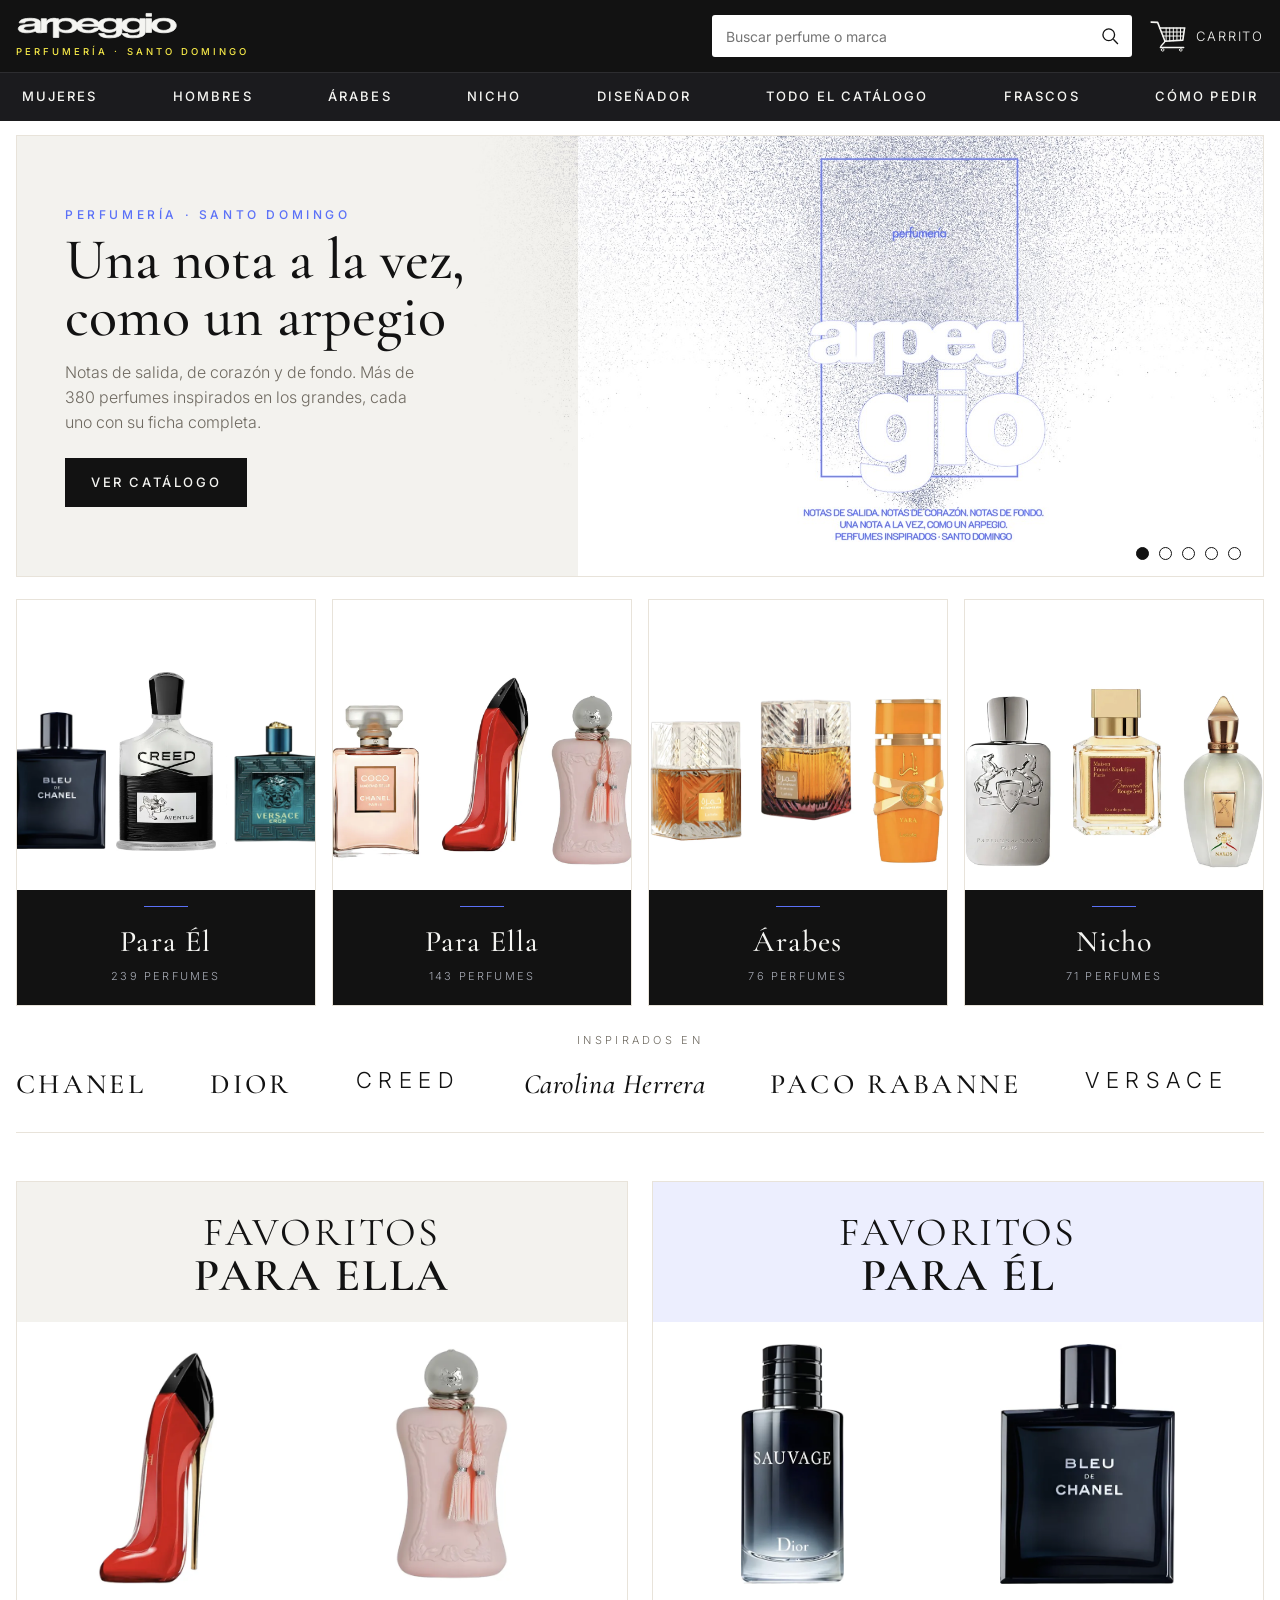
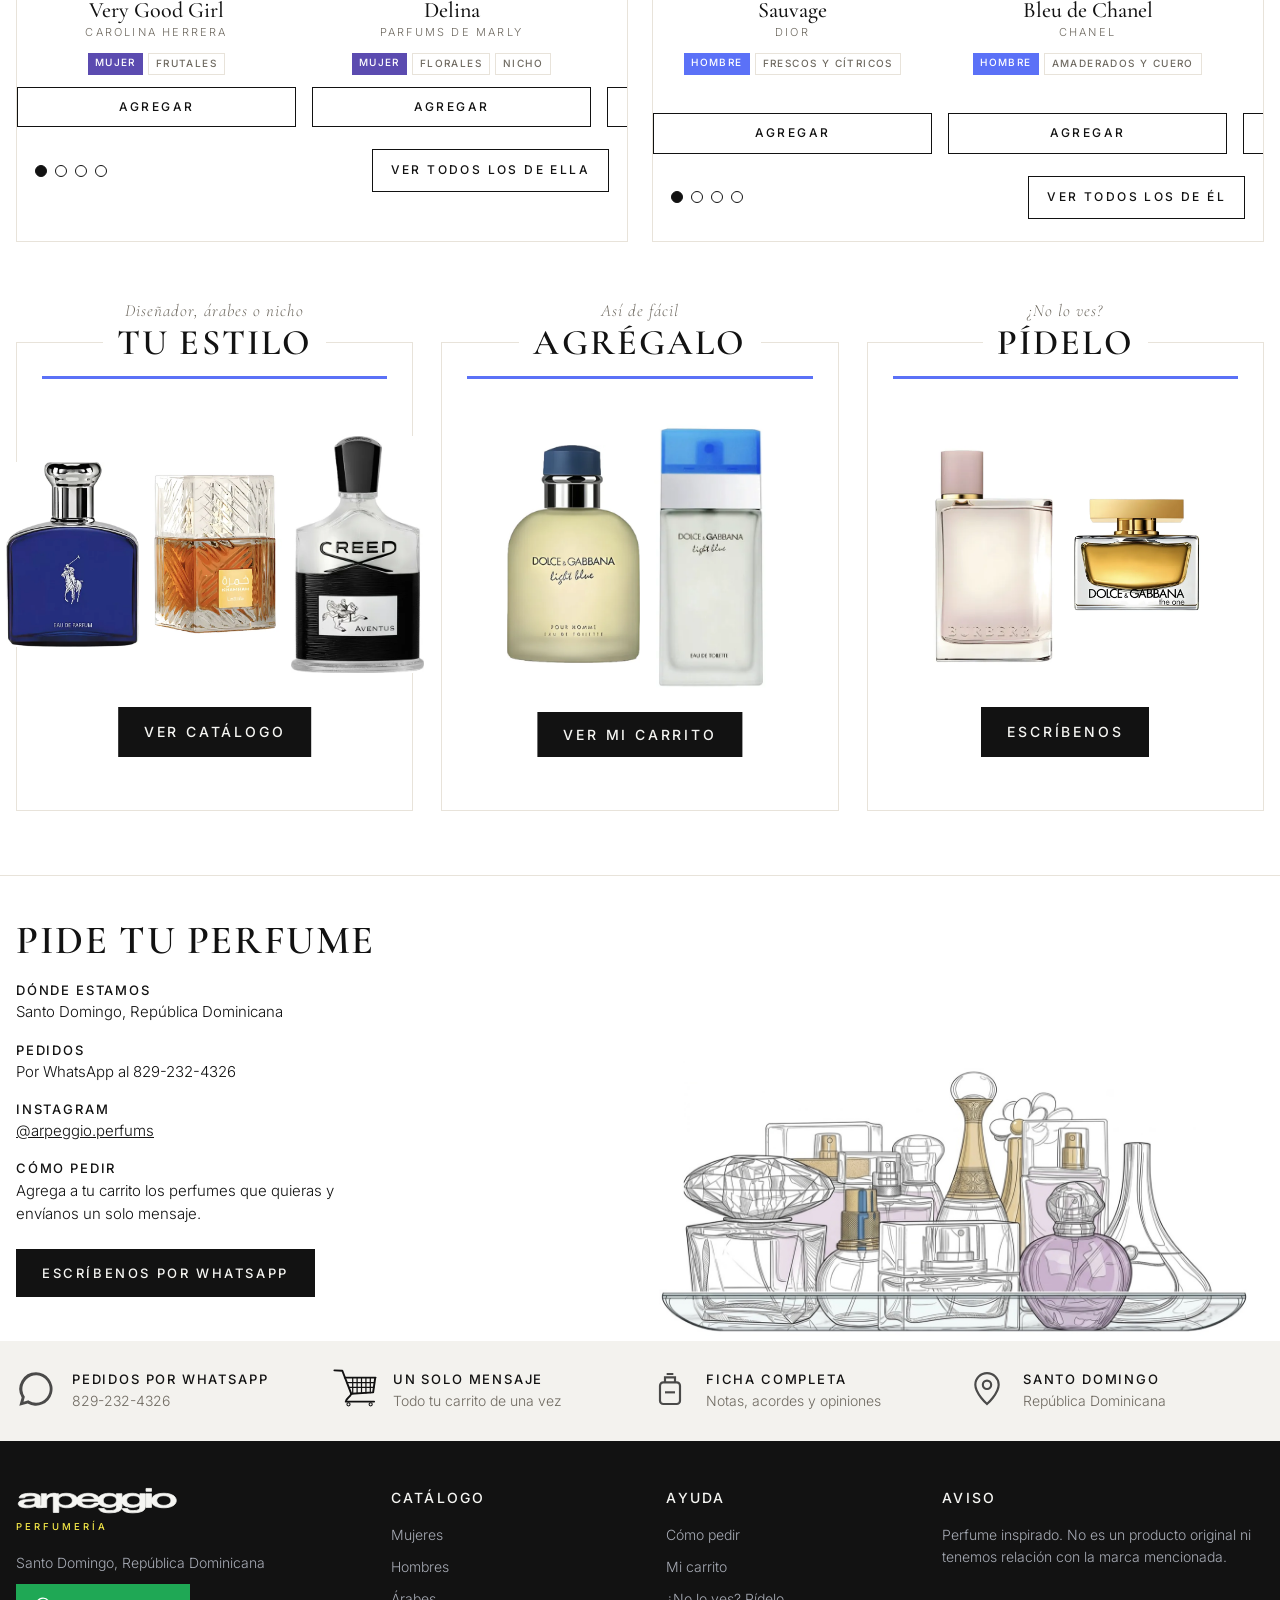
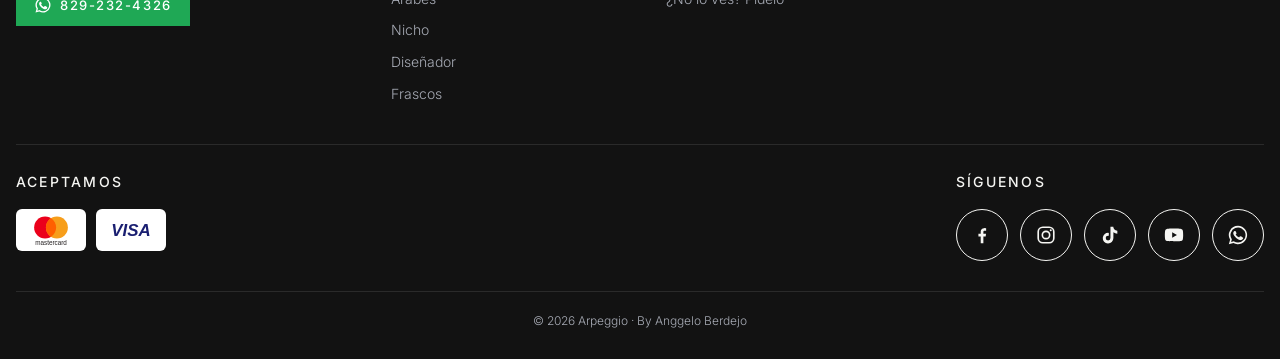
==== index.html @ b7542c26 "Carrito: elegir varias unidades del mismo perfume (− n +), contador total y ×n en el mensaje de What" ====
<!doctype html>
<html lang="es">
<head>
<meta charset="utf-8">
<meta name="viewport" content="width=device-width,initial-scale=1">
<meta name="theme-color" content="#121212">
<meta name="description" content="Arpeggio, perfumería en Santo Domingo: perfumes inspirados con su ficha completa. Agrega tus favoritos al carrito y pide por WhatsApp.">
<link rel="manifest" href="manifest.webmanifest">
<link rel="icon" href="iconos/favicon-32.png" sizes="32x32">
<link rel="apple-touch-icon" href="iconos/apple-touch-icon.png">
<meta name="apple-mobile-web-app-capable" content="yes">
<meta name="mobile-web-app-capable" content="yes">
<meta name="apple-mobile-web-app-title" content="Arpeggio">
<meta name="apple-mobile-web-app-status-bar-style" content="black">
<title>Arpeggio · Perfumería</title>
<link rel="preconnect" href="https://fonts.googleapis.com">
<link rel="stylesheet" href="https://fonts.googleapis.com/css2?family=Cormorant+Garamond:ital,wght@0,400;0,500;0,600;1,300;1,400&family=Inter:wght@300;400;500;600;900&display=swap">
<link rel="stylesheet" href="estilo.css?v=38">
<style>
/* ---------- Banner rotativo ---------- */
.hero{margin-top:14px;position:relative;overflow:hidden;touch-action:pan-y;border:1px solid var(--line)}
.track{display:flex;transition:transform .6s cubic-bezier(.6,0,.2,1)}
.slide{flex:0 0 100%;min-height:440px;display:grid;grid-template-columns:minmax(0,.9fr) minmax(0,1.1fr);background:#fff}
.slide .txt{background:var(--tint);padding:44px 48px;display:flex;flex-direction:column;justify-content:center}
.slide.dark .txt{background:var(--ink) url(iconos/textura-azul.jpg) center/cover;color:var(--on-ink)}
.slide.dark .kick{color:var(--amarillo)}
/* Diapositiva de marca: el logo grande cruza la línea y se funde con el fondo del texto */
.slide.marca{background:linear-gradient(to right,var(--tint) 0 45%,#fff 45%);position:relative}
.slide.marca .txt{background:transparent;position:relative;z-index:2}
.stage.poster{position:relative;padding:0;overflow:visible;background:transparent}
.slide.marca .stage.poster img{position:absolute;top:50%;left:50%;height:705px;width:auto;max-width:none;transform:translate(-50%,-50%);mix-blend-mode:multiply;pointer-events:none}
.slide.dark .sub{color:var(--on-ink-muted)}
.slide.dark .btn{background:var(--on-ink);color:var(--ink)}
.slide.alt .txt{background:var(--tint2)}
.slide h2{font-family:var(--display);font-weight:500;font-size:58px;line-height:.98;margin:0 0 14px;text-wrap:balance}
.slide .sub{font-size:16px;max-width:36ch;margin:0 0 24px;color:var(--muted)}
.slide .btn{align-self:flex-start}
.stage{display:flex;align-items:flex-end;justify-content:center;gap:3%;padding:34px 28px 40px;background:#fff}
.stage img{height:340px;width:auto;max-width:23%;object-fit:contain;object-position:bottom}
.stage img:nth-child(odd){height:290px}
.stage.big{align-items:center}
.stage .carro-big{width:min(100%,320px);color:#111}
.dots{position:absolute;right:22px;bottom:16px;display:flex;gap:10px;z-index:3}
.dots button{all:unset;cursor:pointer;width:11px;height:11px;border-radius:50%;border:1.5px solid var(--ink);background:#fff}
.dots button.on{background:var(--ink)}

/* ---------- Categorías ---------- */
.sec{margin-top:22px}
.cats{display:grid;grid-template-columns:repeat(4,minmax(0,1fr));gap:16px}
.cat{text-decoration:none;color:var(--on-ink);display:flex;flex-direction:column;border:1px solid var(--line)}
.cat .pic{height:clamp(190px,23vw,290px);display:flex;align-items:flex-end;justify-content:center;gap:4%;padding:10% 8% 7%;background:#fff;overflow:hidden}
.cat .pic img{height:90%;width:auto;max-width:40%;object-fit:contain;transition:transform .35s}
.cat .pic img:nth-child(odd){height:74%}
.cat:hover .pic img{transform:translateY(-6px)}
.cat .lbl{background:var(--ink);text-align:center;padding:16px 10px 20px}
.cat .lbl i{display:block;width:44px;height:1px;background:var(--accent);margin:0 auto 12px}
.cat .lbl b{font-family:var(--display);font-weight:500;font-size:30px;letter-spacing:.04em}
.cat .lbl small{display:block;font-size:11px;letter-spacing:.2em;text-transform:uppercase;color:var(--on-ink-muted);margin-top:2px}

/* ---------- Marcas ---------- */
.brands{border-bottom:1px solid var(--line);padding:26px 0;overflow:hidden}
.brands .lab{text-align:center;font-size:11px;letter-spacing:.3em;text-transform:uppercase;color:var(--muted);margin-bottom:14px}
.marquee{display:flex;gap:64px;width:max-content;animation:mq 50s linear infinite}
.brands:hover .marquee{animation-play-state:paused}
.marquee span{font-family:var(--display);font-size:28px;font-weight:500;letter-spacing:.12em;text-transform:uppercase;white-space:nowrap}
.marquee span:nth-child(3n){font-family:var(--body);font-weight:300;letter-spacing:.3em;font-size:22px}
.marquee span:nth-child(4n){font-style:italic;text-transform:none;letter-spacing:.02em}
@keyframes mq{to{transform:translateX(-50%)}}

/* ---------- Favoritos ---------- */
.h-sec{text-align:center;margin:0 0 22px}
.h-sec .thin{font-family:var(--display);font-weight:400;font-size:40px;line-height:1;letter-spacing:.06em;text-transform:uppercase}
.h-sec .bold{font-family:var(--display);font-weight:600;font-size:46px;line-height:1;letter-spacing:.04em;text-transform:uppercase}
.duo{display:grid;grid-template-columns:minmax(0,1fr) minmax(0,1fr);gap:24px;margin-top:48px}
.panel{border:1px solid var(--line)}
.panel .band{background:var(--tint);padding:30px 20px 24px}
.panel.h .band{background:var(--tint2)}
.panel .h-sec{margin:0}
.rail{display:grid;grid-auto-flow:column;grid-auto-columns:calc(50% - 8px);gap:16px;overflow-x:auto;scroll-snap-type:x mandatory;padding:22px 18px;scrollbar-width:none}
.rail::-webkit-scrollbar{display:none}
.rail .card{scroll-snap-align:start}
.panel .foot{display:flex;align-items:center;justify-content:space-between;gap:12px;padding:0 18px 22px}
.rail-dots{display:flex;gap:8px}
.rail-dots button{all:unset;cursor:pointer;width:10px;height:10px;border-radius:50%;border:1.5px solid var(--ink)}
.rail-dots button.on{background:var(--ink)}
.panel .foot .btn{padding:11px 18px;font-size:12px}

/* ---------- Tres tarjetas ---------- */
.trio{display:grid;grid-template-columns:repeat(3,minmax(0,1fr));gap:28px;margin-top:56px}
.tc{position:relative;padding:0 26px 26px}
.tc:before{content:"";position:absolute;inset:44px 0 0 0;border:1px solid var(--line)}
.tc .hd{position:relative;text-align:center;background:#fff;margin:0 auto 14px;padding:0 14px;width:max-content;max-width:100%}
.tc .hd small{display:block;font-size:17px;letter-spacing:.06em;font-family:var(--display);font-style:italic;color:var(--muted)}
.tc .hd b{display:block;font-family:var(--display);font-weight:600;font-size:36px;letter-spacing:.06em;text-transform:uppercase;line-height:1.05}
.tc .im{position:relative;height:clamp(340px,32vw,420px);display:flex;align-items:center;justify-content:center;gap:3%;padding:8% 6% 24%;background:#fff;border-top:3px solid var(--accent)}
.tc .im img{height:80%;width:auto;max-width:44%;object-fit:contain}
.tc .im img:nth-child(2){height:92%}
.tc .im .btn{position:absolute;bottom:7%;left:50%;transform:translateX(-50%);white-space:nowrap;font-size:14px;padding:14px 26px}

@media (max-width:900px){
  .slide{grid-template-columns:1fr;min-height:0}
  .slide .txt{padding:30px 22px;text-align:center;align-items:center}
  .slide .btn{align-self:center}
  .slide h2{font-size:40px}
  .stage{padding:22px 12px 40px}
  .stage img{height:210px}.stage img:nth-child(odd){height:180px}
  .slide.marca{background:#fff}
  .slide.marca .txt{background:var(--tint)}
  .stage.poster{padding:10px 0 30px}
  .slide.marca .stage.poster{overflow:hidden;height:420px}
  .slide.marca .stage.poster img{position:absolute;top:50%;left:50%;height:520px;width:auto;max-width:none;transform:translate(-50%,-50%)}
  .cats{grid-template-columns:repeat(2,minmax(0,1fr));gap:10px}
  .cat .lbl b{font-size:23px}
  .duo{grid-template-columns:minmax(0,1fr)}
  .trio{grid-template-columns:minmax(0,1fr);gap:34px}
  .h-sec .thin{font-size:32px}.h-sec .bold{font-size:36px}
}
@media (max-width:640px){
  .rail{padding:18px 12px}
  .tc{padding:0 14px 18px}
  .tc .hd b{font-size:30px}
}
</style>
</head>
<body>

<main class="wrap">
  <section class="hero" id="hero" aria-roledescription="carrusel">
    <div class="track" id="track">
      <div class="slide marca">
        <div class="txt">
          <p class="kick">Perfumería · Santo Domingo</p>
          <h2>Una nota a la vez, como un arpegio</h2>
          <p class="sub">Notas de salida, de corazón y de fondo. Más de 380 perfumes inspirados en los grandes, cada uno con su ficha completa.</p>
          <a class="btn" href="catalogo.html">Ver catálogo</a>
        </div>
        <div class="stage poster"><img src="iconos/logo-arpeggio.jpg" alt="Arpeggio, perfumería" width="1700" height="1300"></div>
      </div>
      <div class="slide">
        <div class="txt">
          <p class="kick">Más de 380 aromas</p>
          <h2>Gran selección inspirada en los grandes</h2>
          <p class="sub">Los perfumes que te gustan, con su ficha completa: notas, acordes y lo que opina la gente.</p>
          <a class="btn" href="catalogo.html">Ver catálogo</a>
        </div>
        <div class="stage" data-imgs="E86 EM38 E50 EM77"></div>
      </div>
      <div class="slide dark">
        <div class="txt">
          <p class="kick">Así de fácil</p>
          <h2>La fragancia que quieras, agrégala a tu carrito</h2>
          <p class="sub">Toca <b>Agregar</b> en cada perfume. Al final nos envías un solo mensaje por WhatsApp con todo.</p>
          <a class="btn" href="#como">Cómo pedir</a>
        </div>
        <div class="stage big"><svg class="carro carro-big" viewBox="50 -2 250 214" aria-hidden="true"></svg></div>
      </div>
      <div class="slide alt">
        <div class="txt">
          <p class="kick">Para él</p>
          <h2>239 fragancias de hombre</h2>
          <p class="sub">Diseñador, árabes y nicho. Frescos, amaderados, dulces y orientales.</p>
          <a class="btn" href="catalogo.html?g=H">Ver hombres</a>
        </div>
        <div class="stage" data-imgs="E40 E110 E6 E99"></div>
      </div>
      <div class="slide">
        <div class="txt">
          <p class="kick">Para ella</p>
          <h2>143 fragancias de mujer</h2>
          <p class="sub">Florales, frutales, dulces y ambarados, de las marcas que más se piden.</p>
          <a class="btn" href="catalogo.html?g=M">Ver mujeres</a>
        </div>
        <div class="stage" data-imgs="EM27 EM56 EM91 EM15"></div>
      </div>
    </div>
    <div class="dots" id="dots"></div>
  </section>

  <section class="sec cats" id="categorias">
    <a class="cat" href="catalogo.html?g=H"><div class="pic" data-imgs="E50 E86 E22"></div><div class="lbl"><i></i><b>Para Él</b><small>239 perfumes</small></div></a>
    <a class="cat" href="catalogo.html?g=M"><div class="pic" data-imgs="EM12 EM56 EM38"></div><div class="lbl"><i></i><b>Para Ella</b><small>143 perfumes</small></div></a>
    <a class="cat" href="catalogo.html?s=arabes"><div class="pic" data-imgs="E80 E209 EM91"></div><div class="lbl"><i></i><b>Árabes</b><small id="nArabes"></small></div></a>
    <a class="cat" href="catalogo.html?s=nicho"><div class="pic" data-imgs="E117 E87 E107"></div><div class="lbl"><i></i><b>Nicho</b><small id="nNicho"></small></div></a>
  </section>

  <section class="brands" aria-label="Marcas en las que nos inspiramos">
    <div class="lab">Inspirados en</div>
    <div class="marquee" id="marquee"></div>
  </section>

  <section class="duo">
    <div class="panel m" id="ella">
      <div class="band"><div class="h-sec"><div class="thin">Favoritos</div><div class="bold">Para Ella</div></div></div>
      <div class="rail" data-codes="EM56 EM38 EM77 EM12 EM27 EM15 EM91 EM75"></div>
      <div class="foot"><div class="rail-dots"></div><a class="btn ghost" href="catalogo.html?g=M">Ver todos los de ella</a></div>
    </div>
    <div class="panel h" id="el">
      <div class="band"><div class="h-sec"><div class="thin">Favoritos</div><div class="bold">Para Él</div></div></div>
      <div class="rail" data-codes="E110 E50 E86 E40 E6 E22 E99 E87"></div>
      <div class="foot"><div class="rail-dots"></div><a class="btn ghost" href="catalogo.html?g=H">Ver todos los de él</a></div>
    </div>
  </section>

  <section class="trio" id="como">
    <div class="tc">
      <div class="hd"><small>Diseñador, árabes o nicho</small><b>Tu estilo</b></div>
      <div class="im" data-imgs="E1 E80 E86"><a class="btn" href="catalogo.html">Ver catálogo</a></div>
    </div>
    <div class="tc">
      <div class="hd"><small>Así de fácil</small><b>Agrégalo</b></div>
      <div class="im" data-imgs="E44 EM15"><button class="btn" data-open-cart>Ver mi carrito</button></div>
    </div>
    <div class="tc">
      <div class="hd"><small>¿No lo ves?</small><b>Pídelo</b></div>
      <div class="im" data-imgs="EM3 EM67"><a class="btn" id="pideBtn" target="_blank" rel="noopener">Escríbenos</a></div>
    </div>
  </section>
</main>

<script src="datos.js?v=34"></script>
<script src="comun.js?v=40"></script>
<script>
montarPiezas('');
$$('svg.carro').forEach(s=>s.innerHTML=CARRO);
$$('[data-imgs]').forEach(el=>el.insertAdjacentHTML('afterbegin',el.dataset.imgs.split(' ').map(img).join('')));
const cuenta=s=>PERFUMES.filter(p=>p[6]==s).length+' perfumes';
$('#nArabes').textContent=cuenta('arabes');$('#nNicho').textContent=cuenta('nicho');

/* Banner rotativo */
(()=>{
  const track=$('#track'),n=track.children.length,dots=$('#dots');let i=0,timer;
  dots.innerHTML=[...Array(n)].map((_,k)=>`<button aria-label="Banner ${k+1}"></button>`).join('');
  const go=k=>{i=(k+n)%n;track.style.transform=`translateX(-${i*100}%)`;[...dots.children].forEach((d,j)=>d.classList.toggle('on',j==i));clearInterval(timer);timer=setInterval(()=>go(i+1),6000)};
  [...dots.children].forEach((d,k)=>d.onclick=()=>go(k));
  let x0=null;const h=$('#hero');
  h.addEventListener('touchstart',e=>x0=e.touches[0].clientX,{passive:true});
  h.addEventListener('touchend',e=>{if(x0==null)return;const dx=e.changedTouches[0].clientX-x0;if(Math.abs(dx)>40)go(i+(dx<0?1:-1));x0=null});
  go(0);
})();

/* Marcas */
(()=>{
  const marcas=['Chanel','Dior','Creed','Carolina Herrera','Paco Rabanne','Versace','Tom Ford','Giorgio Armani','Lattafa','Parfums de Marly','Jean Paul Gaultier','Yves Saint Laurent','Dolce & Gabbana','Xerjoff','Valentino','Bond No. 9'];
  const s=marcas.map(m=>`<span>${m}</span>`).join('');$('#marquee').innerHTML=s+s;
})();

/* Favoritos */
$$('.rail').forEach(r=>{
  r.innerHTML=r.dataset.codes.split(' ').map(card).join('');
  const dots=r.nextElementSibling.querySelector('.rail-dots');
  const draw=()=>{const n=Math.max(1,Math.round(r.scrollWidth/r.clientWidth)),k=Math.round(r.scrollLeft/r.clientWidth);
    dots.innerHTML=[...Array(n)].map((_,j)=>`<button class="${j==k?'on':''}" aria-label="Página ${j+1}"></button>`).join('');
    [...dots.children].forEach((d,j)=>d.onclick=()=>r.scrollTo({left:j*r.clientWidth,behavior:'smooth'}))};
  r.addEventListener('scroll',()=>{clearTimeout(r._t);r._t=setTimeout(draw,80)});addEventListener('resize',draw);draw();
});
$('#pideBtn').href=waLink('Hola Arpeggio, busco un perfume que no vi en el catálogo: ');
pintarConcho();
</script>
</body>
</html>
---- estilo.css ----
/* Arpeggio — estilos compartidos (inicio, catálogo y ficha) */
:root{
  --bg:#ffffff; --muted:#6f6a61; --line:#e8e3da; --wa:#1fa855;
  --display:"Cormorant Garamond","Times New Roman",serif;
  --body:"Inter","Helvetica Neue",Arial,sans-serif;
  --marca:"Inter","Helvetica Neue",Arial,sans-serif;
  color-scheme:light;
  /* Paleta Arpeggio (logo nuevo 19-oct): negro, azul #5B71F7 y el amarillo */
  --ink:#121212; --bar:#1b1b1e; --accent:#5b71f7; --accent-soft:#a3b0fb; --amarillo:#f7ea48;
  --tint:#f3f2ee; --tint2:#eceefe; --on-ink:#f5f5f2; --on-ink-muted:#a7abb5;
  --tag-h:#5b71f7; --tag-m:#5b4bb0;
}

*{box-sizing:border-box}
html{scroll-behavior:smooth}
body{background:var(--bg);color:var(--ink);font-family:var(--body);font-weight:300;font-size:15px;line-height:1.55;margin:0;overflow-x:hidden}
img{display:block;max-width:100%}
a{color:inherit}
.wrap{max-width:1280px;margin:0 auto;padding:0 16px}

/* ---------- Encabezado ---------- */
.top{background:var(--ink);color:var(--on-ink);position:sticky;top:0;z-index:30}
.top>.wrap{display:flex;align-items:center;gap:18px;height:72px}
.logo{display:flex;align-items:center;gap:12px;text-decoration:none;color:var(--on-ink);flex:none}
.mono{width:40px;height:40px;border-radius:50%;border:1px solid var(--accent);display:grid;place-items:center;font-family:var(--display);font-style:italic;font-size:20px;color:var(--accent)}
.logo b{display:block;line-height:0}
.logo .wm{display:block;height:27px;width:auto;fill:currentColor}
.logo small{display:block;font-size:9.5px;font-weight:500;letter-spacing:.32em;color:var(--amarillo);text-transform:uppercase;margin-top:6px}
.search{flex:1;max-width:420px;margin-left:auto;position:relative}
.search input{width:100%;height:42px;border:0;border-radius:3px;padding:0 42px 0 14px;font:inherit;font-weight:400;font-size:14px;color:#121212;background:#fff}
.search svg{position:absolute;right:12px;top:11px;color:#121212}
.results{position:absolute;left:0;right:0;top:48px;background:#fff;color:#121212;border:1px solid var(--line);box-shadow:0 12px 30px rgba(0,0,0,.18);max-height:60vh;overflow:auto;display:none}
.results.on{display:block}
.res{display:flex;align-items:center;gap:12px;padding:8px 12px;border-bottom:1px solid var(--line)}
.res .ir{display:flex;align-items:center;gap:12px;flex:1;min-width:0;color:inherit;text-decoration:none}
.res .ir:hover b{text-decoration:underline}
.res .th{width:40px;height:48px;flex:none;display:grid;place-items:center}
.res .th img{max-height:48px;max-width:40px}
.res div{flex:1;min-width:0}
.res b{display:block;font-family:var(--display);font-size:18px;font-weight:500;line-height:1.1}
.res span{font-size:10px;letter-spacing:.16em;text-transform:uppercase;color:var(--accent)}
.res .empty{padding:14px;color:var(--muted)}
.icon-btn{all:unset;cursor:pointer;display:flex;align-items:center;gap:10px;color:var(--on-ink);flex:none;position:relative;font-size:13px;letter-spacing:.14em;text-transform:uppercase}
.badge{position:absolute;top:-8px;left:30px;min-width:20px;height:20px;padding:0 5px;border-radius:10px;background:var(--wa);color:#fff;font-size:11px;font-weight:500;display:grid;place-items:center;letter-spacing:0}
.badge[hidden]{display:none}
.nav{background:var(--bar);border-top:1px solid rgba(255,255,255,.08)}
.nav .wrap{display:flex;justify-content:space-between;gap:8px;overflow-x:auto;scrollbar-width:none}
.nav .wrap::-webkit-scrollbar{display:none}
.nav a{flex:none;color:var(--on-ink);text-decoration:none;font-size:13px;font-weight:500;letter-spacing:.16em;text-transform:uppercase;padding:13px 6px;border-bottom:2px solid transparent}
.nav a:hover{color:var(--accent-soft)}
.nav a.on{border-bottom-color:var(--accent);color:var(--accent-soft)}

/* ---------- Botones y etiquetas ---------- */
.btn{display:inline-block;background:var(--ink);color:var(--on-ink);text-decoration:none;padding:14px 26px;font-size:13px;font-weight:500;letter-spacing:.2em;text-transform:uppercase;border:0;cursor:pointer;font-family:var(--body)}
.btn:hover{background:var(--bar)}
.btn.ghost{background:transparent;color:var(--ink);border:1px solid var(--ink)}
.btn.ghost:hover{background:var(--ink);color:var(--on-ink)}
.kick{font-size:12px;letter-spacing:.3em;text-transform:uppercase;font-weight:500;margin:0 0 8px;color:var(--accent)}
.tags{display:flex;gap:5px;justify-content:center;flex-wrap:wrap;margin:12px 0}
.tag{font-size:10px;letter-spacing:.14em;text-transform:uppercase;color:#fff;padding:2px 7px;font-weight:500}
.tag.h{background:var(--tag-h)}.tag.m{background:var(--tag-m)}.tag.f{background:#fff;color:var(--muted);border:1px solid var(--line)}
.montar{all:unset;cursor:pointer;margin-top:auto;border:1px solid var(--ink);padding:10px;font-size:12px;letter-spacing:.2em;text-transform:uppercase;font-weight:500;display:flex;gap:8px;align-items:center;justify-content:center;color:var(--ink)}
.montar:hover,.montar.on{background:var(--ink);color:var(--on-ink)}

/* ---------- Tarjeta de perfume ---------- */
.card{display:flex;flex-direction:column;text-align:center;background:#fff}
.card .ph{height:240px;display:grid;place-items:center}
.card a.nm,.card a.ph{text-decoration:none;color:inherit}
.card a.nm:hover{text-decoration:underline;text-decoration-thickness:1px;text-underline-offset:4px}
.card .ph img{max-height:240px;width:auto;object-fit:contain}
.card .nm{font-family:var(--display);font-size:22px;font-weight:500;line-height:1.1;margin:14px 0 2px;text-wrap:balance}
.card .mk{font-size:11px;letter-spacing:.2em;text-transform:uppercase;color:var(--muted)}
.nofoto{width:96px;height:96px;border-radius:50%;border:1px dashed var(--accent-soft);display:grid;place-items:center;text-align:center;font-family:var(--display);font-style:italic;font-size:15px;line-height:1.1;color:var(--accent);padding:10px}

/* ---------- Pide tu perfume (con dibujo) ---------- */
.pide{margin-top:64px;border-top:1px solid var(--line)}
.pide .wrap{display:grid;grid-template-columns:minmax(0,1fr) minmax(0,1.15fr);gap:40px;align-items:end;padding-top:44px}
.pide h2{font-family:var(--display);font-weight:600;font-size:40px;letter-spacing:.04em;text-transform:uppercase;margin:0 0 20px;line-height:1}
.pide p{margin:0 0 16px;max-width:42ch}
.pide p b{display:block;font-weight:500;font-size:13px;letter-spacing:.14em;text-transform:uppercase}
.pide .btn{margin:8px 0 44px}
.dibujo{width:100%;max-width:620px;height:auto;display:block;justify-self:end;mix-blend-mode:multiply}

/* ---------- Franja de ventajas y pie ---------- */
.perks{background:var(--tint)}
.perks .wrap{display:grid;grid-template-columns:repeat(4,1fr);gap:20px;padding-top:28px;padding-bottom:28px}
.perk{display:flex;gap:16px;align-items:flex-start}
.perk svg{flex:none;color:var(--ink);opacity:.75}
.perk svg.cart{color:#111;opacity:1}
.perk b{display:block;font-size:13px;letter-spacing:.14em;text-transform:uppercase;font-weight:500}
.perk span{font-size:14px;color:var(--muted)}
footer{background:var(--ink);color:var(--on-ink);padding:46px 0 28px}
.fcols{display:grid;grid-template-columns:1.4fr 1fr 1fr 1.3fr;gap:28px}
footer h4{font-size:14px;letter-spacing:.16em;text-transform:uppercase;font-weight:500;margin:0 0 16px}
footer a,footer p{display:block;color:var(--on-ink-muted);text-decoration:none;font-size:14px;margin:0 0 10px}
footer a:hover{color:var(--accent-soft)}
.wa-btn{display:inline-flex !important;align-items:center;gap:8px;background:var(--wa);color:#fff !important;text-decoration:none;padding:11px 18px;font-size:13px;letter-spacing:.12em;text-transform:uppercase;font-weight:500}
.fbar{display:flex;justify-content:space-between;align-items:flex-start;gap:28px;flex-wrap:wrap;border-top:1px solid rgba(255,255,255,.1);margin-top:30px;padding-top:26px}
.pagos{display:flex;gap:10px;flex-wrap:wrap}
.pago{background:#fff;border-radius:6px;padding:4px 8px;display:grid;place-items:center}
.redes{display:flex;gap:12px;flex-wrap:wrap}
.redes a{width:52px;height:52px;border-radius:50%;border:1.5px solid var(--on-ink);display:grid;place-items:center;color:var(--on-ink);margin:0;transition:.2s}
.redes a:hover{background:var(--on-ink);color:var(--ink)}
.instalar.btn.ghost{color:var(--on-ink);border-color:var(--on-ink);margin-top:8px;padding:11px 18px;font-size:12px}
.instalar.btn.ghost:hover{background:var(--on-ink);color:var(--ink)}
.instalar[hidden]{display:none}
.legal{border-top:1px solid rgba(255,255,255,.1);margin-top:30px;padding-top:20px;font-size:12px;color:var(--on-ink-muted);text-align:center}
.fab{position:fixed;right:18px;bottom:18px;width:64px;height:64px;border-radius:50%;background:#fff;color:#111;border:1.5px solid #111;display:grid;place-items:center;cursor:pointer;z-index:20;box-shadow:0 8px 24px rgba(0,0,0,.22);opacity:0;transform:translateY(16px);pointer-events:none;transition:opacity .3s,transform .3s}
.fab.on{opacity:1;transform:none;pointer-events:auto}
.fab:hover{background:var(--tint)}
.fbadge{position:absolute;top:-4px;right:-4px;min-width:22px;height:22px;padding:0 6px;border-radius:11px;background:var(--wa);color:#fff;font-size:12px;font-weight:500;display:grid;place-items:center}
.fbadge[hidden]{display:none}

/* ---------- Concho ---------- */
.veil{position:fixed;inset:0;background:rgba(20,19,16,.45);z-index:40;opacity:0;pointer-events:none;transition:opacity .3s}
.veil.on{opacity:1;pointer-events:auto}
.drawer{position:fixed;top:0;right:0;bottom:0;width:min(420px,100%);background:#fff;z-index:41;transform:translateX(100%);transition:transform .35s;display:flex;flex-direction:column;padding:22px}
.drawer.on{transform:none}
.dh{display:flex;justify-content:space-between;align-items:center;border-bottom:1px solid var(--line);padding-bottom:12px}
.dh h3{font-family:var(--display);font-weight:500;font-size:30px;margin:0}
.x{all:unset;cursor:pointer;font-size:22px;padding:6px}
.dnote{color:var(--muted);font-size:14px;margin:12px 0}
.dlist{flex:1;overflow:auto}
.ci{display:flex;gap:12px;align-items:center;padding:10px 0;border-bottom:1px solid var(--line)}
.ci .th{width:44px;height:52px;display:grid;place-items:center;flex:none}.ci .th img{max-height:52px;max-width:44px}
.ci div{flex:1}.ci b{display:block;font-family:var(--display);font-size:19px;font-weight:500;line-height:1.1}.ci span{font-size:11px;letter-spacing:.14em;text-transform:uppercase;color:var(--accent)}
.qty{display:flex;width:max-content;align-items:center;border:1px solid var(--line);margin-top:7px}
.qty button{all:unset;cursor:pointer;width:30px;height:28px;text-align:center;font-size:17px;line-height:28px;color:var(--ink)}
.qty button:hover{background:var(--ink);color:var(--on-ink)}
.qty output{min-width:26px;text-align:center;font-size:14px;font-variant-numeric:tabular-nums}
.rm{all:unset;cursor:pointer;font-size:12px;color:var(--muted);text-decoration:underline}
.dfoot{border-top:1px solid var(--line);padding-top:14px;display:flex;flex-direction:column;gap:10px}
.dfoot .wa-btn{justify-content:center}
.toast{position:fixed;left:50%;bottom:24px;transform:translate(-50%,20px);background:var(--ink);color:var(--on-ink);padding:12px 20px;font-size:14px;z-index:50;opacity:0;transition:.3s;pointer-events:none}
.toast.on{opacity:1;transform:translate(-50%,0)}

/* ---------- Celular ---------- */
@media (max-width:900px){
  .perks .wrap{grid-template-columns:1fr 1fr}
  .fcols{grid-template-columns:1fr 1fr}
  .pide .wrap{grid-template-columns:minmax(0,1fr);gap:10px}
  .dibujo{justify-self:center}
  .pide .btn{margin-bottom:10px}
}
@media (max-width:640px){
  .top>.wrap{flex-wrap:wrap;height:auto;padding-top:10px;padding-bottom:10px;gap:10px 14px}
  .logo .wm{height:23px}
  .top .logo small{display:none}
  .icon-btn{margin-left:auto}
  .icon-btn .t{display:none}
  .search{order:3;flex-basis:100%;max-width:none}
  .nav .wrap{justify-content:flex-start;gap:18px}
  .nav a{font-size:12px}
  .card .ph{height:180px}.card .ph img{max-height:180px}
  .card .nm{font-size:19px}
  .perks .wrap{grid-template-columns:1fr}
  .fcols{grid-template-columns:1fr}
}
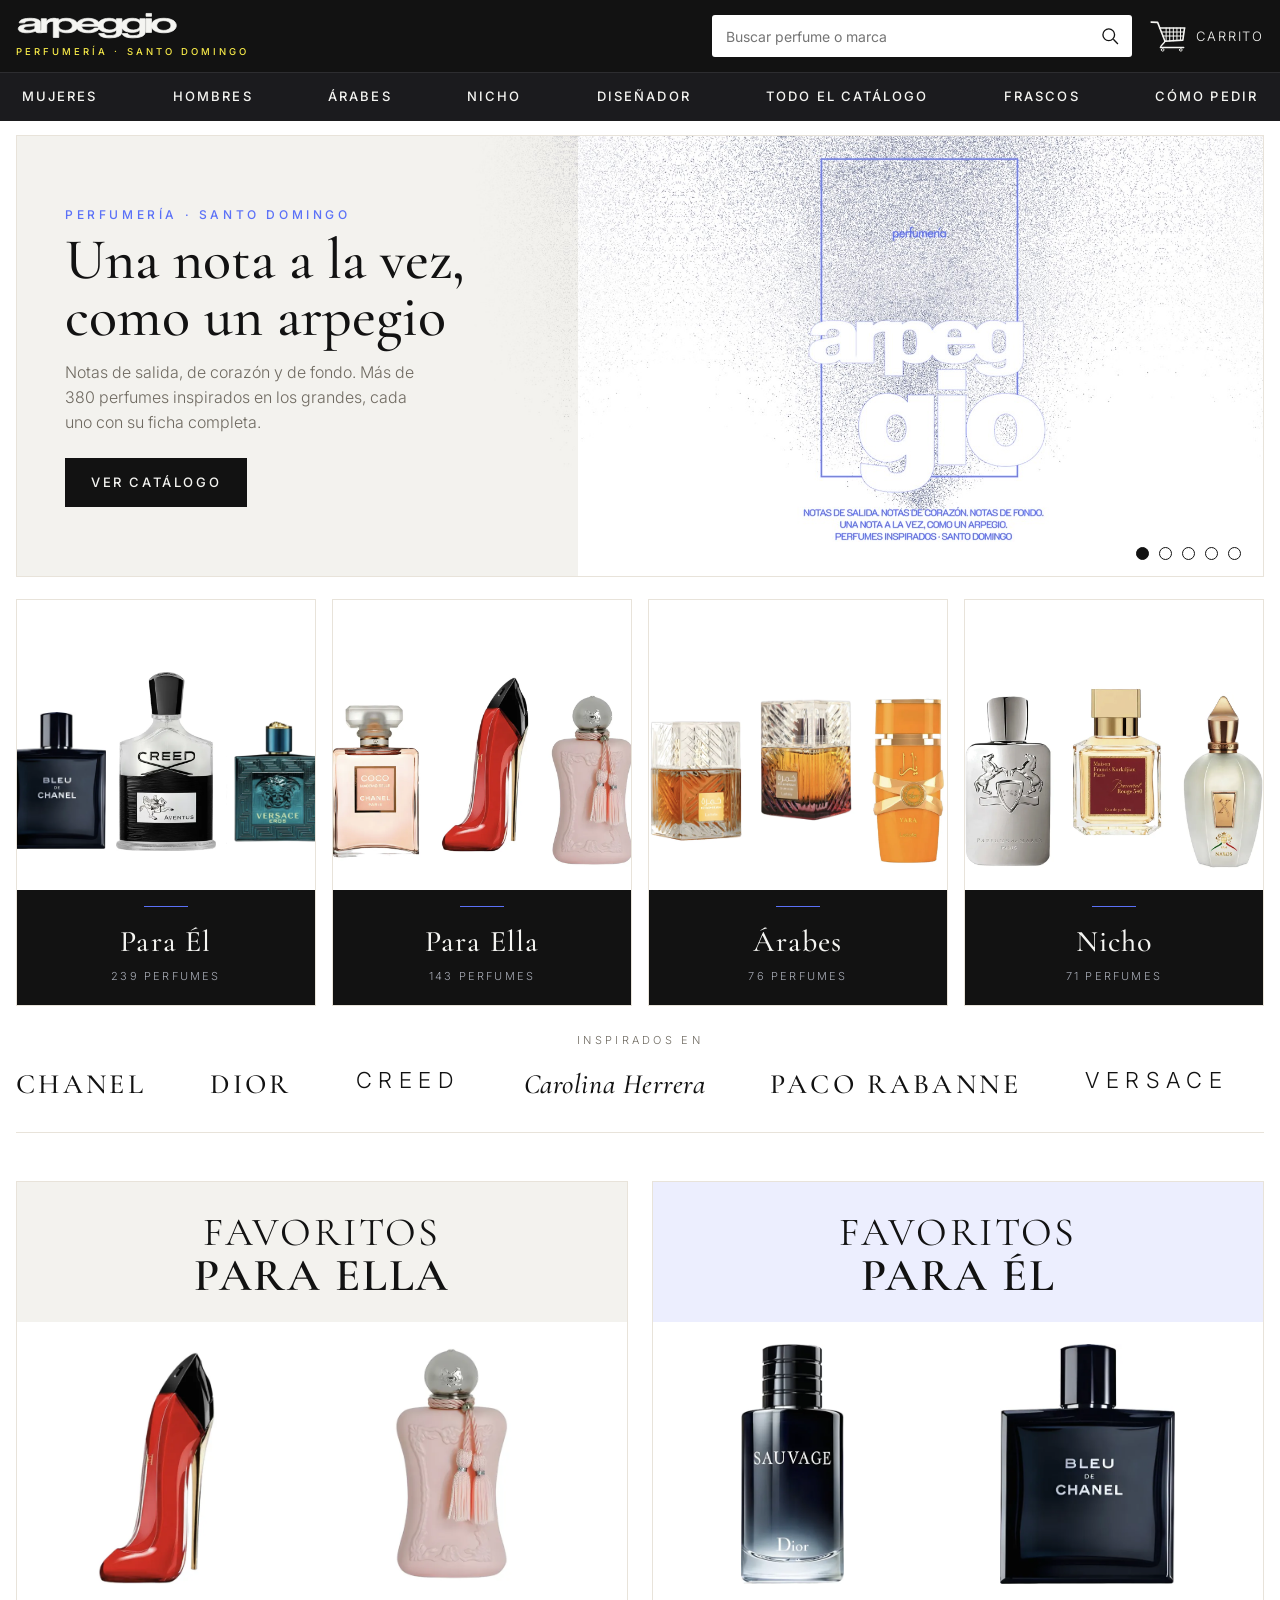
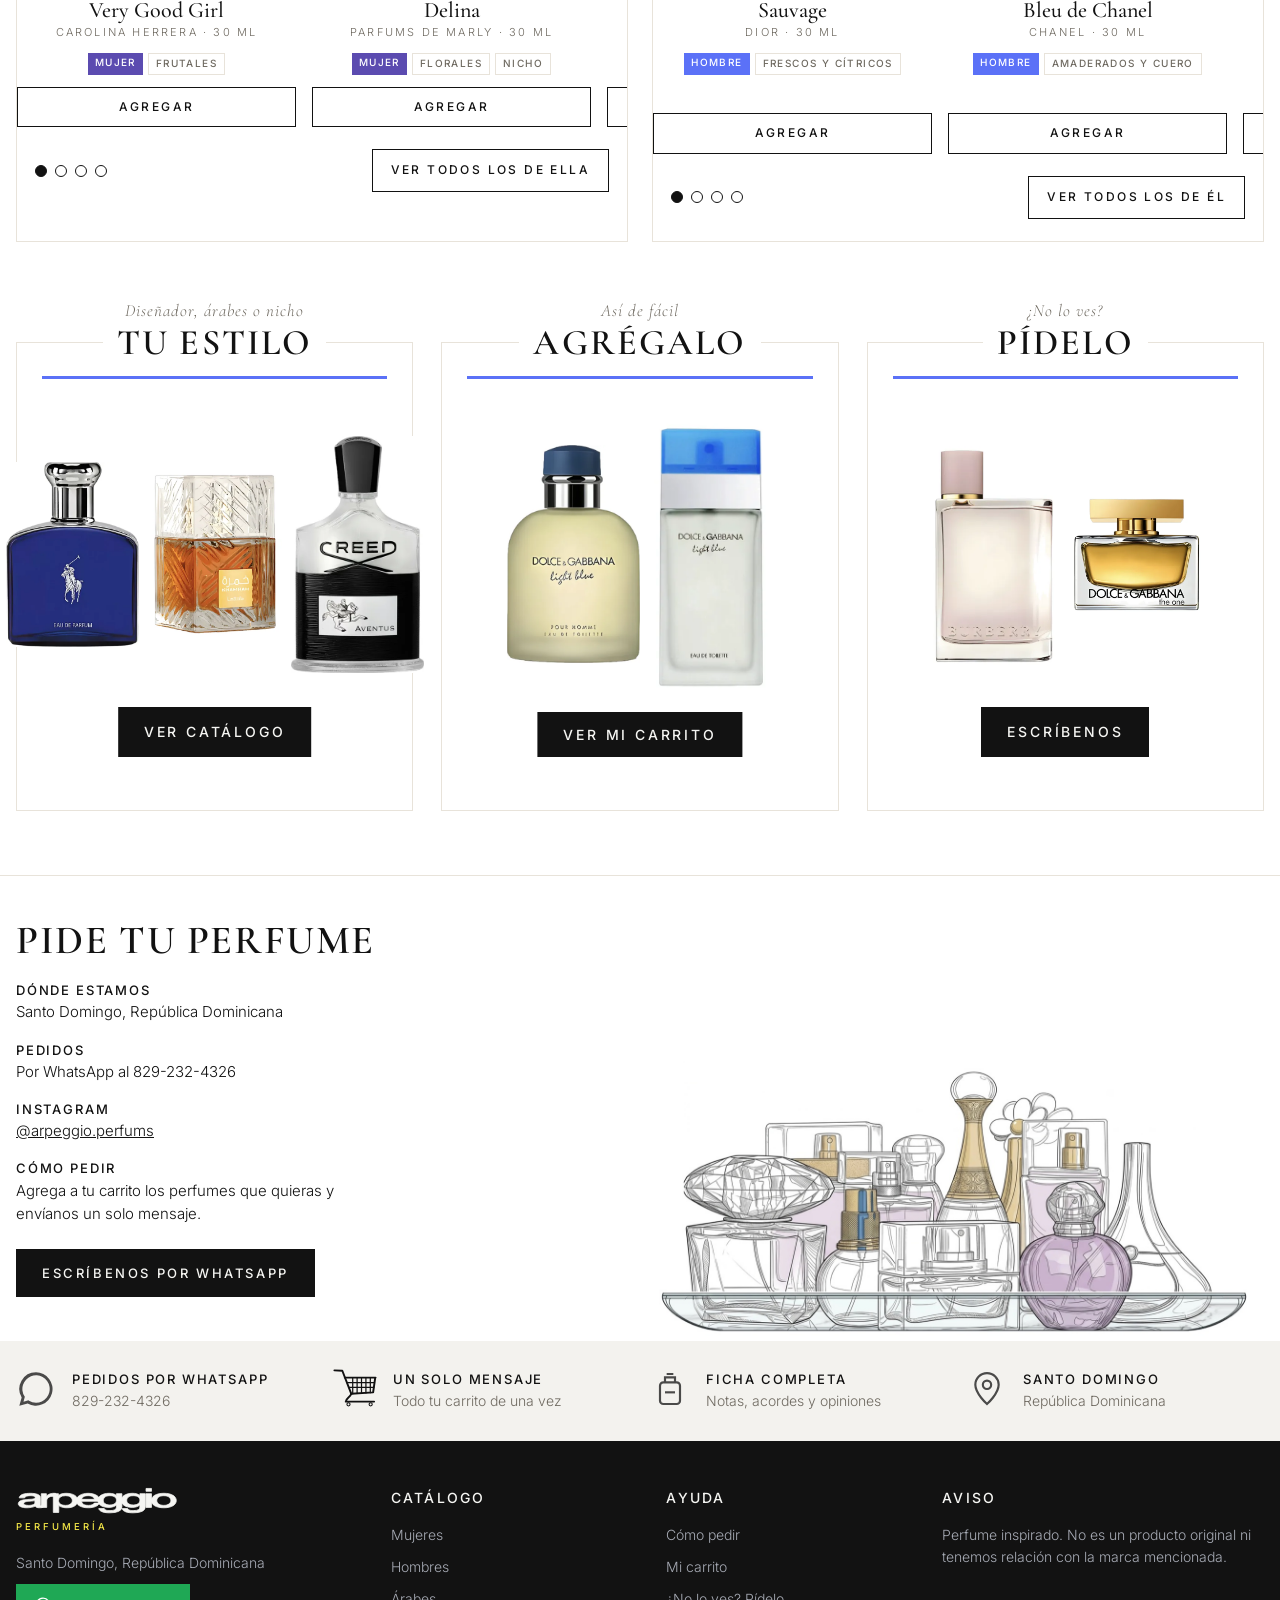
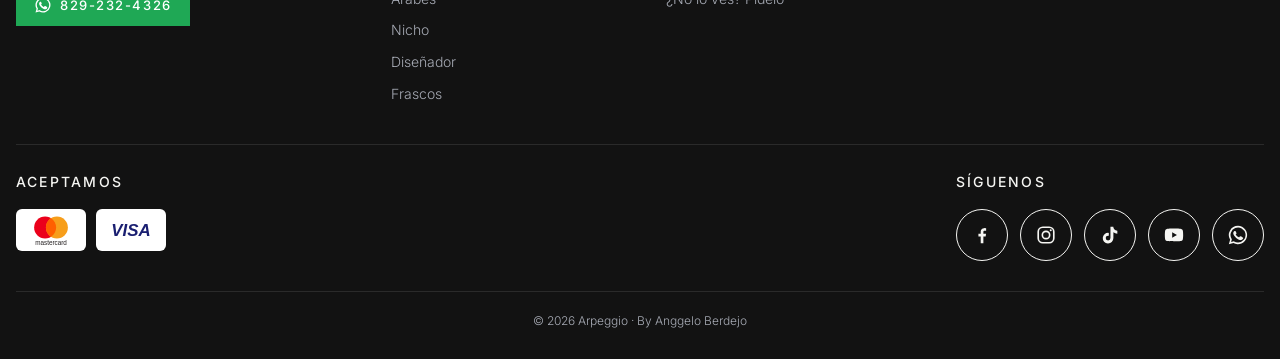
==== commit d2d6baf2: "Precios de lanzamiento (30 ml RD$800, 10 ml RD$400) con el regular tachado, tamaño 10/30 ml, total d" ====
--- a/index.html
+++ b/index.html
@@ -15,7 +15,7 @@
 <title>Arpeggio · Perfumería</title>
 <link rel="preconnect" href="https://fonts.googleapis.com">
 <link rel="stylesheet" href="https://fonts.googleapis.com/css2?family=Cormorant+Garamond:ital,wght@0,400;0,500;0,600;1,300;1,400&family=Inter:wght@300;400;500;600;900&display=swap">
-<link rel="stylesheet" href="estilo.css?v=38">
+<link rel="stylesheet" href="estilo.css?v=40">
 <style>
 /* ---------- Banner rotativo ---------- */
 .hero{margin-top:14px;position:relative;overflow:hidden;touch-action:pan-y;border:1px solid var(--line)}
@@ -218,7 +218,7 @@
 </main>
 
 <script src="datos.js?v=34"></script>
-<script src="comun.js?v=40"></script>
+<script src="comun.js?v=42"></script>
 <script>
 montarPiezas('');
 $$('svg.carro').forEach(s=>s.innerHTML=CARRO);
--- a/estilo.css
+++ b/estilo.css
@@ -128,6 +128,23 @@
 .qty button{all:unset;cursor:pointer;width:30px;height:28px;text-align:center;font-size:17px;line-height:28px;color:var(--ink)}
 .qty button:hover{background:var(--ink);color:var(--on-ink)}
 .qty output{min-width:26px;text-align:center;font-size:14px;font-variant-numeric:tabular-nums}
+.linea{display:flex;align-items:center;gap:10px;margin-top:7px;flex-wrap:wrap}
+.linea .qty{margin-top:0}.linea>div{flex:none}
+.lp{font-style:normal;font-size:14px;margin-left:auto;font-variant-numeric:tabular-nums}
+.tamano{display:flex;width:max-content}
+.tamano button{all:unset;cursor:pointer;border:1px solid var(--line);padding:6px 14px;font-size:12px;letter-spacing:.14em;text-transform:uppercase;color:var(--muted)}
+.tamano button+button{border-left:0}
+.tamano button:hover{color:var(--ink)}
+.tamano button.on{background:var(--ink);border-color:var(--ink);color:var(--on-ink)}
+.tamano.mini button{padding:5px 8px;font-size:10px;letter-spacing:.1em}
+.precio{font-variant-numeric:lining-nums}
+.regular{color:var(--muted);font-size:.6em;margin-left:4px}
+.lanz{font-size:11px;letter-spacing:.2em;text-transform:uppercase;color:var(--accent)}
+#dcount{font-family:var(--body);font-size:12px;letter-spacing:.2em;text-transform:uppercase;color:var(--muted);font-weight:400;margin-left:8px;white-space:nowrap}
+.total{display:flex;justify-content:space-between;align-items:baseline}
+.total span{font-size:12px;letter-spacing:.2em;text-transform:uppercase;color:var(--muted)}
+.total b{font-family:var(--display);font-size:28px;font-weight:500}
+.imp{margin:-8px 0 0;text-align:right;font-size:11px;color:var(--muted)}
 .rm{all:unset;cursor:pointer;font-size:12px;color:var(--muted);text-decoration:underline}
 .dfoot{border-top:1px solid var(--line);padding-top:14px;display:flex;flex-direction:column;gap:10px}
 .dfoot .wa-btn{justify-content:center}
@@ -156,3 +173,4 @@
   .perks .wrap{grid-template-columns:1fr}
   .fcols{grid-template-columns:1fr}
 }
+.nw{white-space:nowrap}
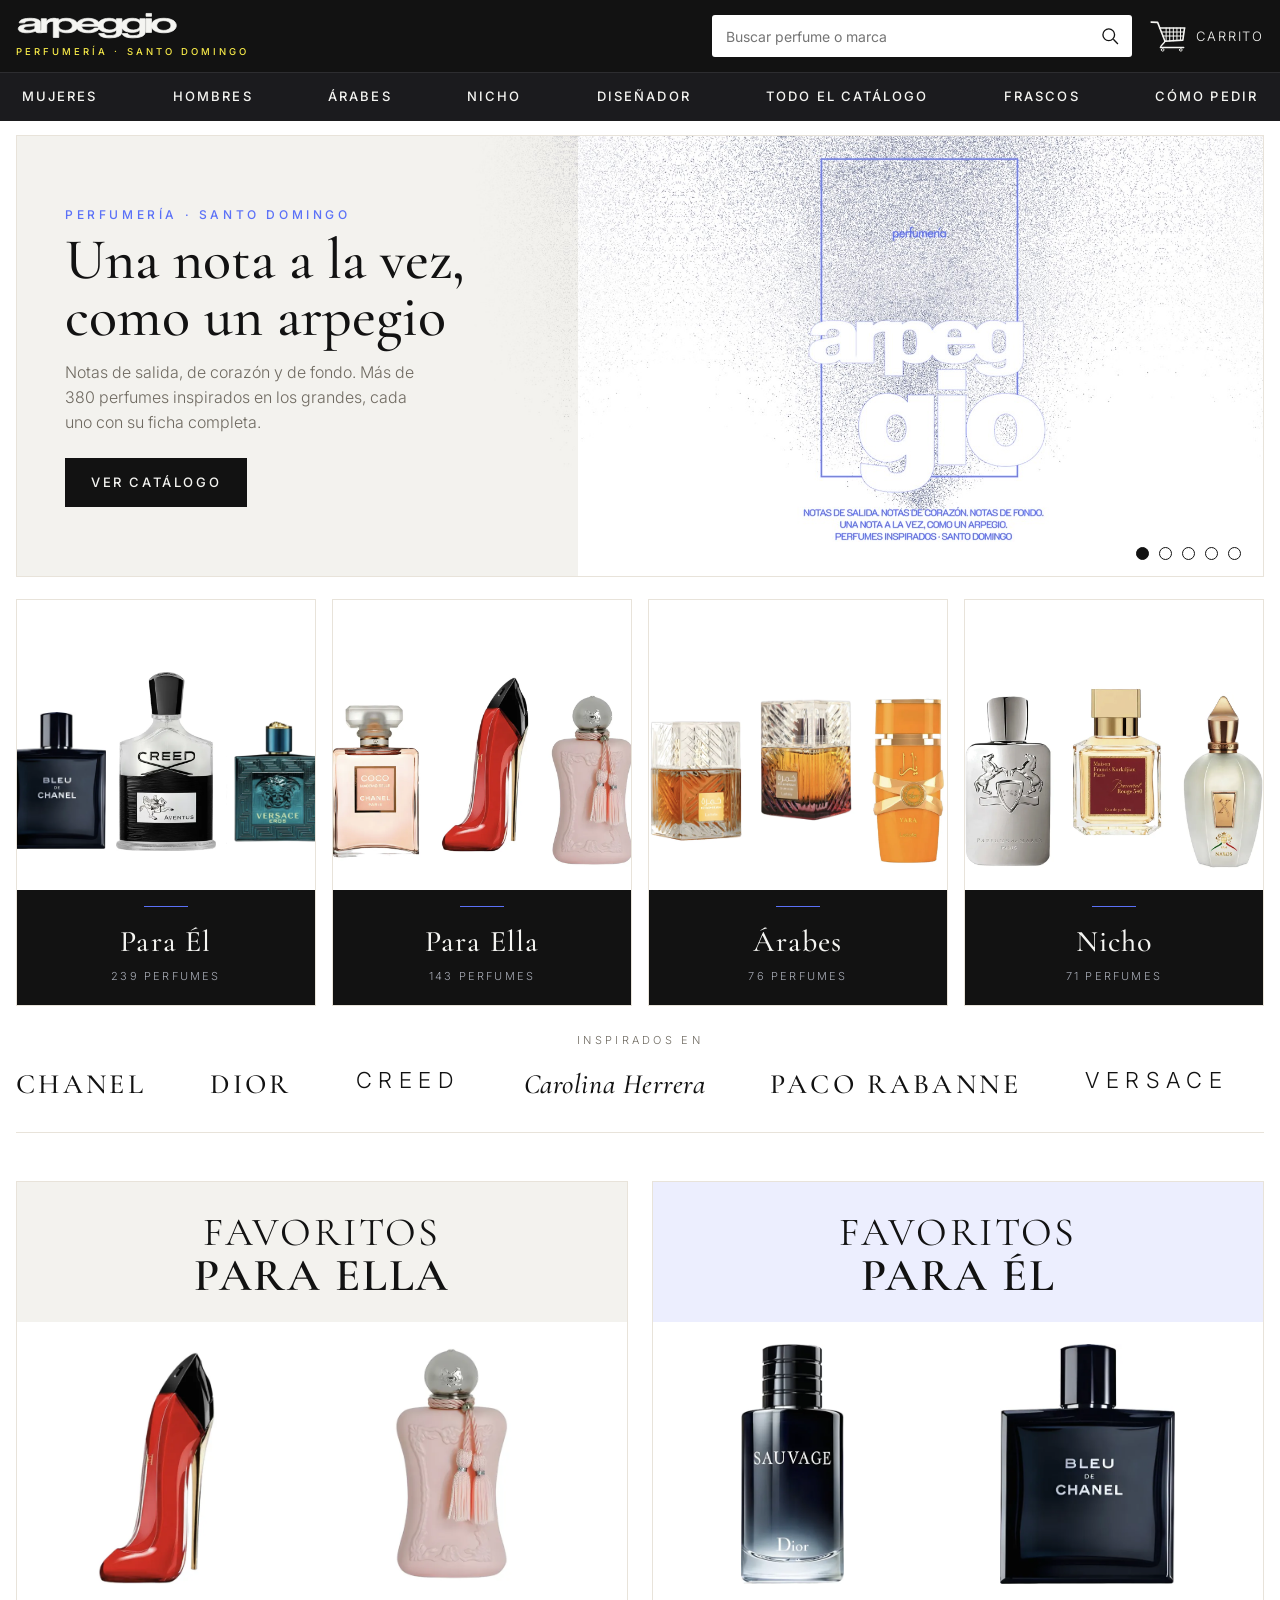
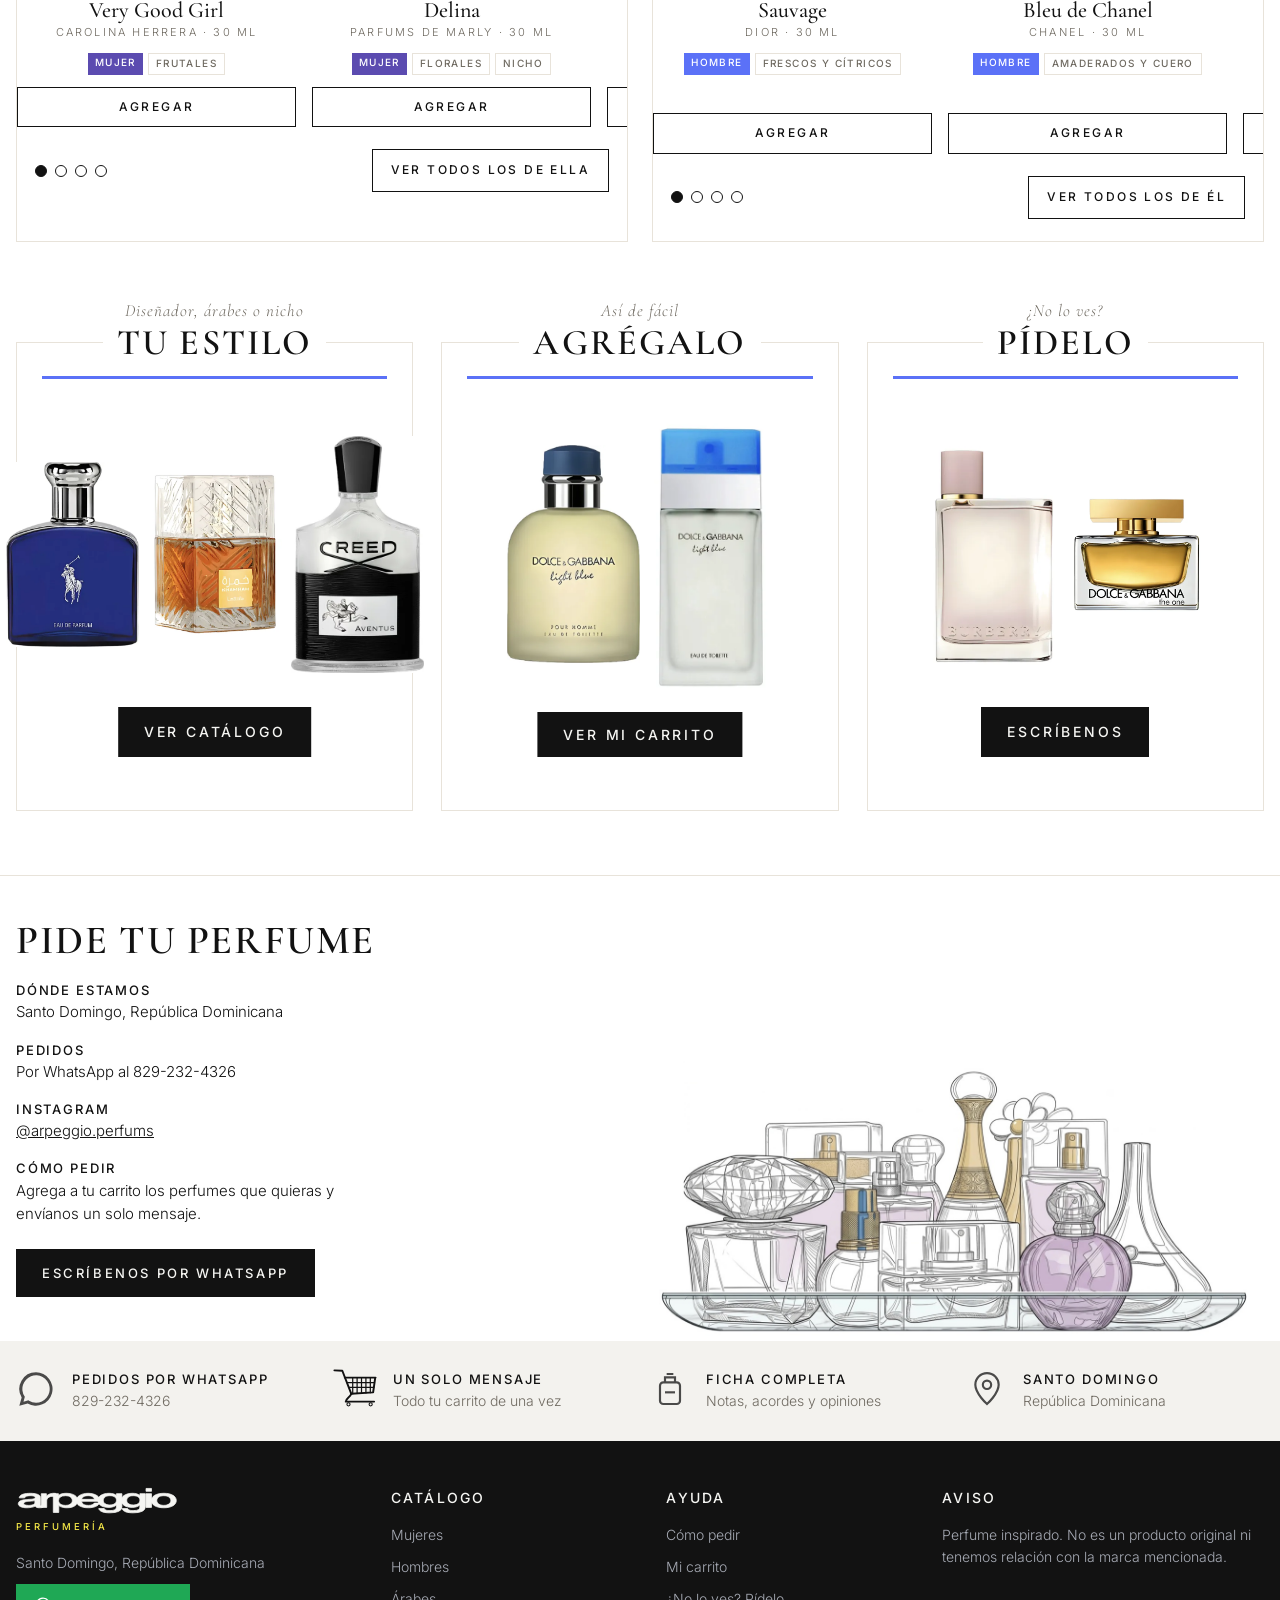
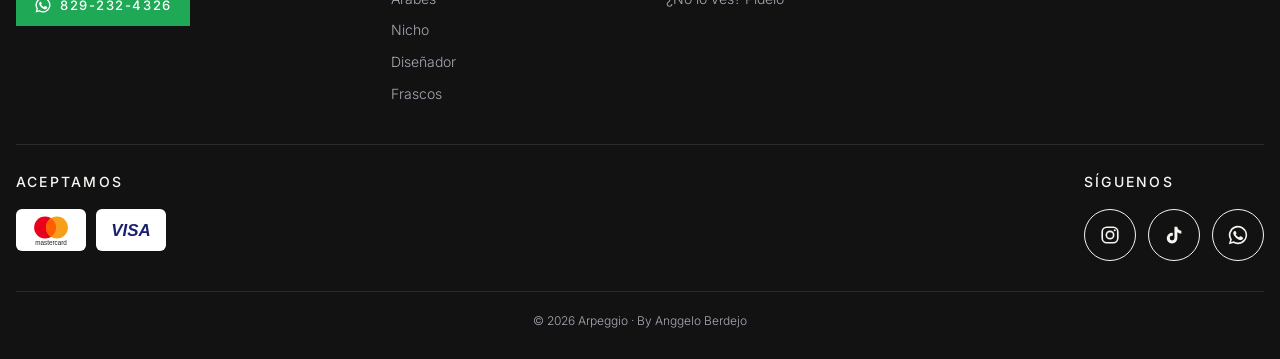
==== commit 6d9447a2: "Pie: quitar Facebook y YouTube de Síguenos Co-Authored-By: Claude Opus 5.5 <noreply@anthropic.com>" ====
--- a/index.html
+++ b/index.html
@@ -218,7 +218,7 @@
 </main>
 
 <script src="datos.js?v=34"></script>
-<script src="comun.js?v=42"></script>
+<script src="comun.js?v=43"></script>
 <script>
 montarPiezas('');
 $$('svg.carro').forEach(s=>s.innerHTML=CARRO);
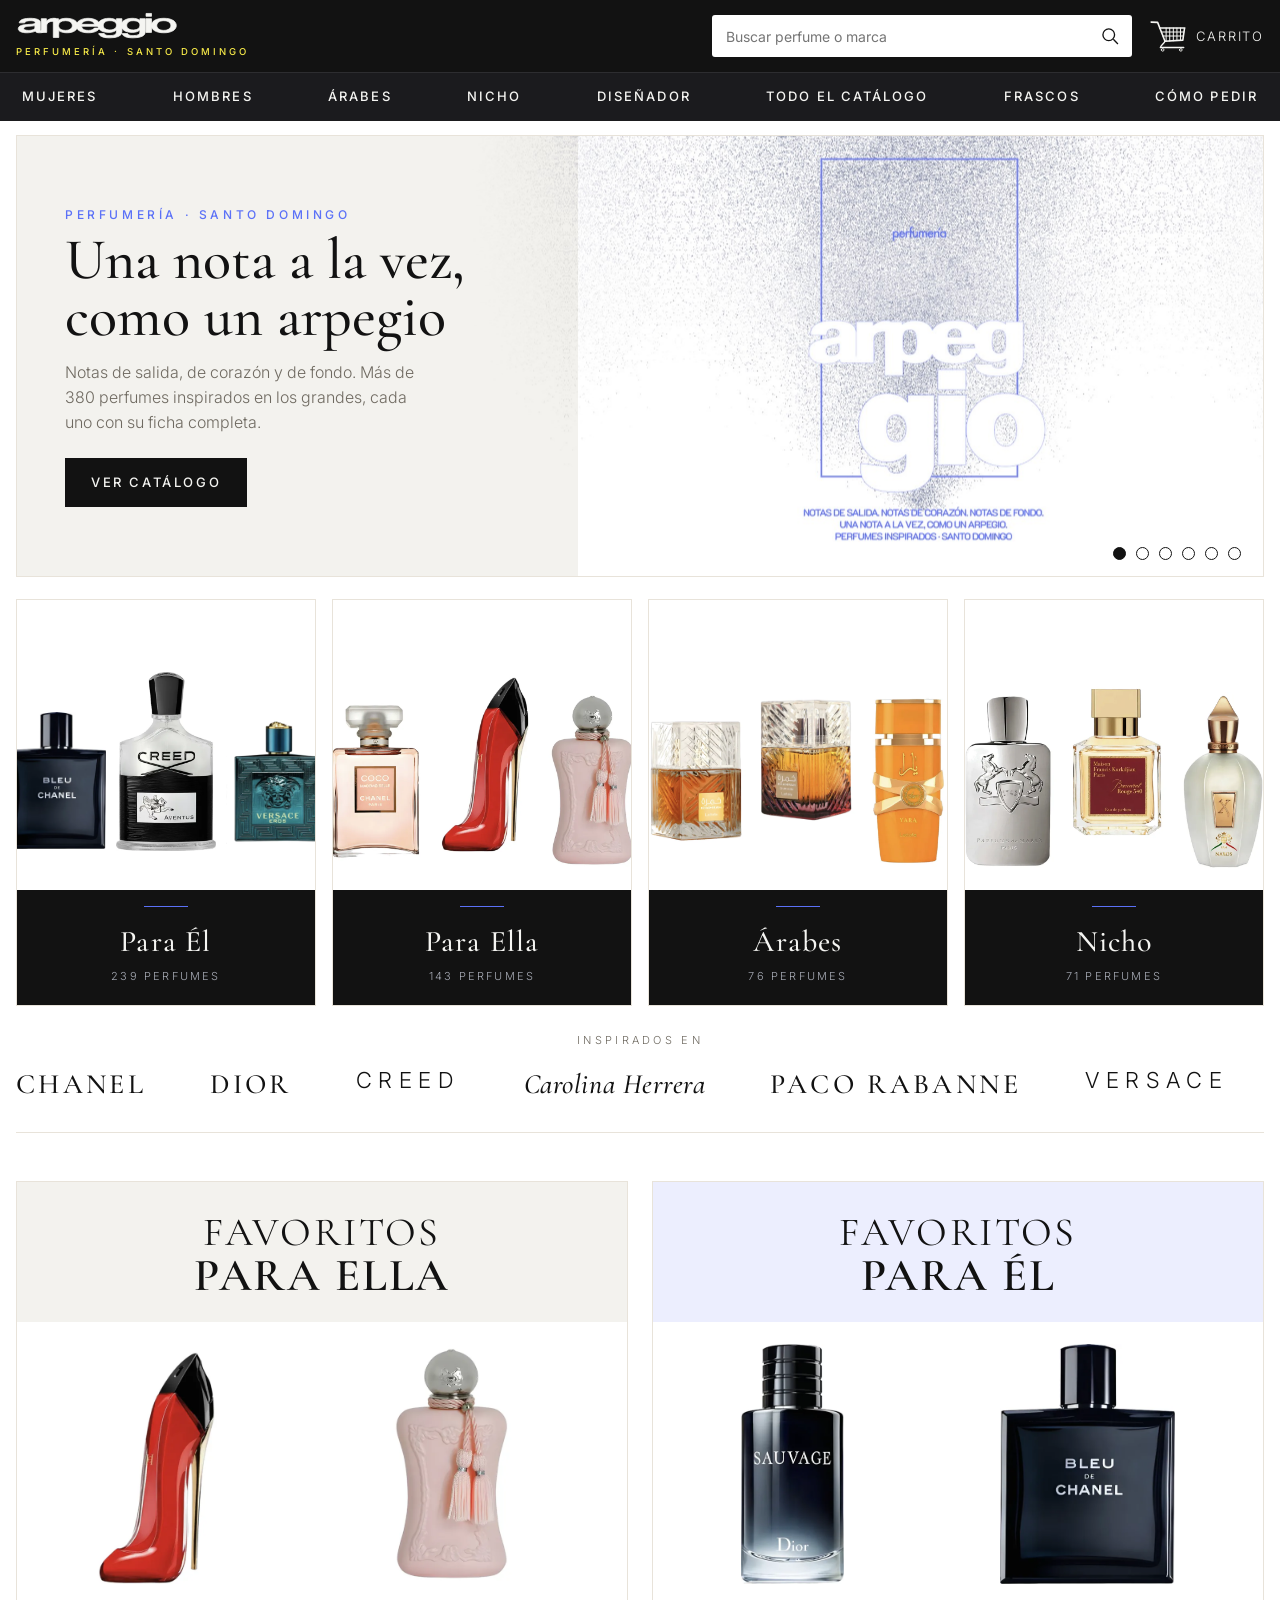
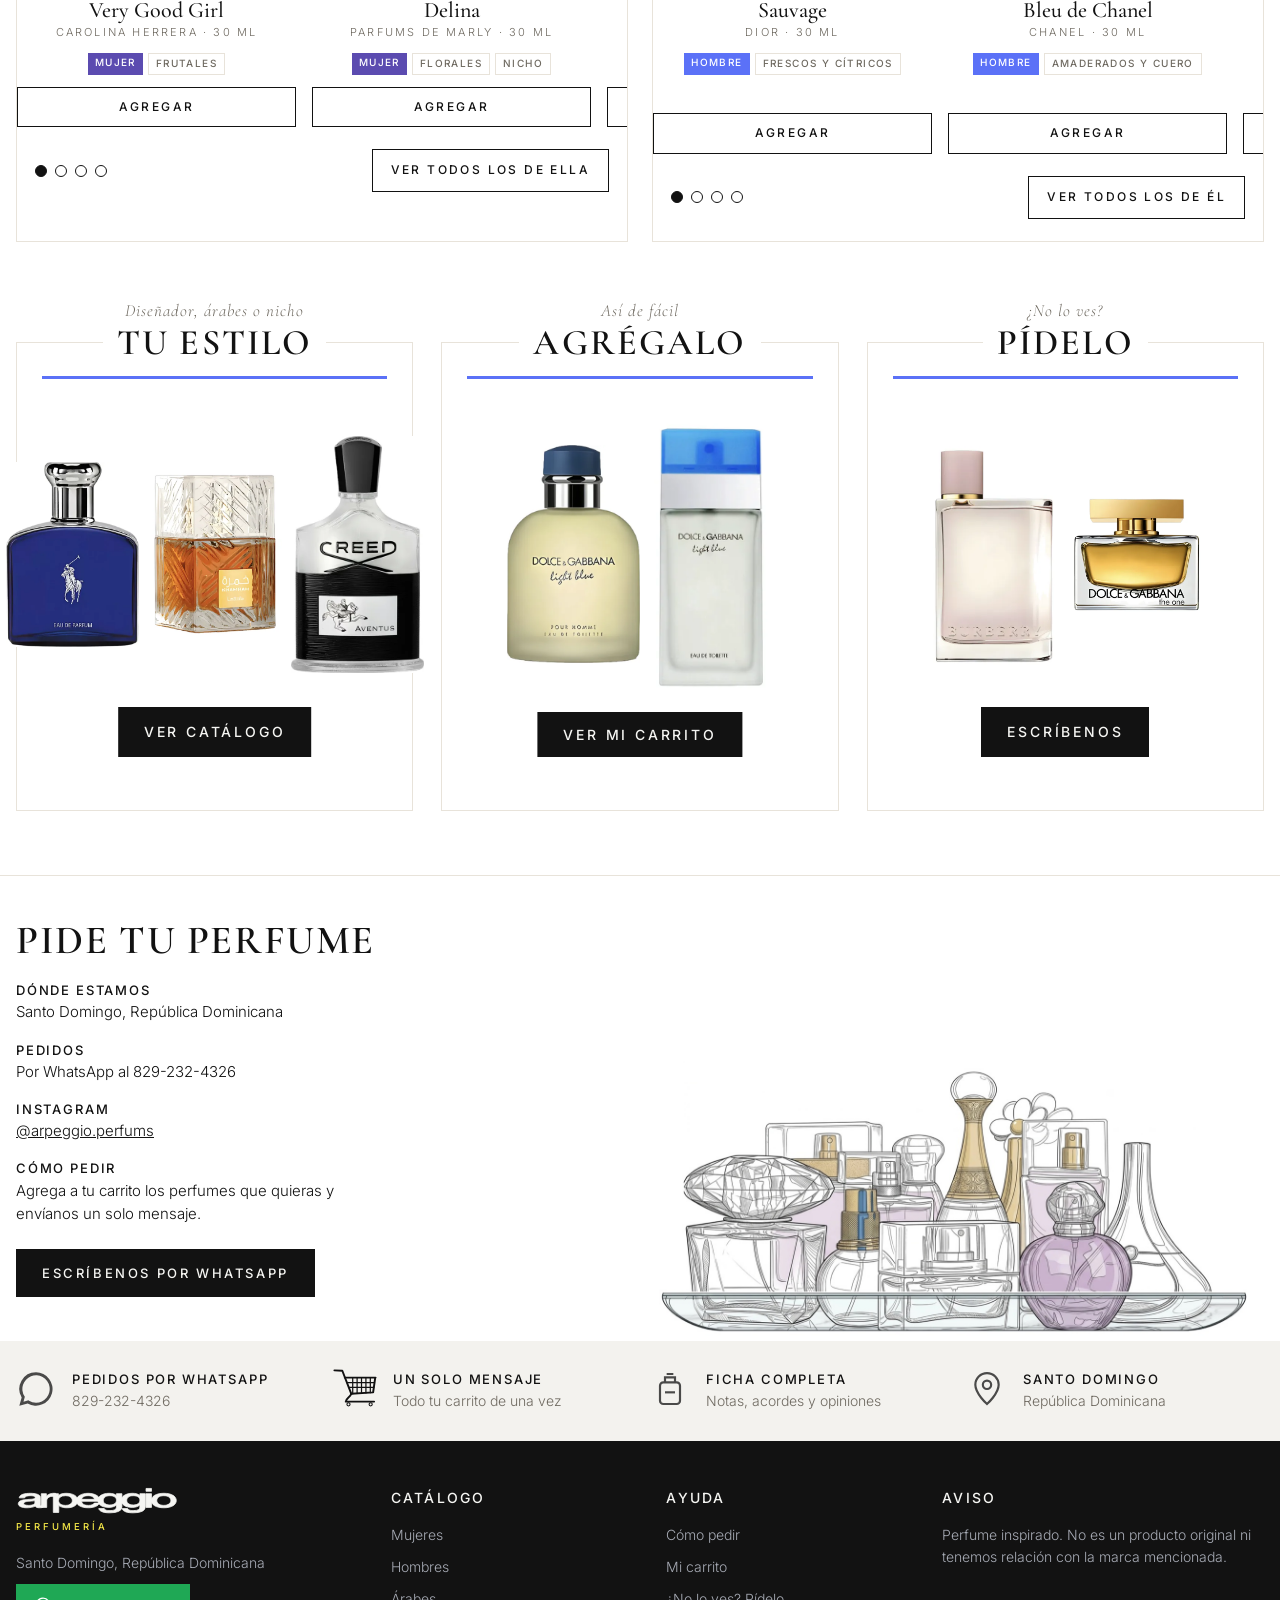
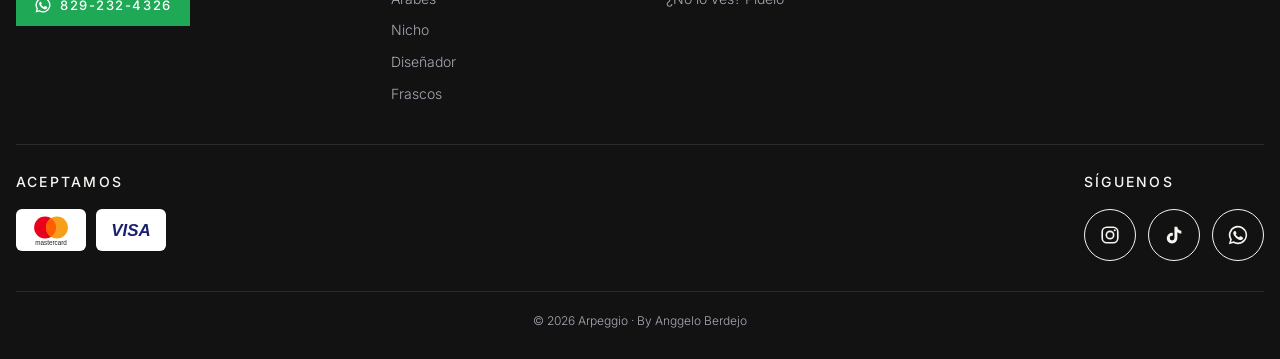
==== commit 3b7ea55a: "Inicio: diapositiva del frasco Arpeggio, textura azul #5B71F7 y marcas que llevan a su catálogo; fra" ====
--- a/index.html
+++ b/index.html
@@ -29,7 +29,7 @@
 .slide.marca .txt{background:transparent;position:relative;z-index:2}
 .stage.poster{position:relative;padding:0;overflow:visible;background:transparent}
 .slide.marca .stage.poster img{position:absolute;top:50%;left:50%;height:705px;width:auto;max-width:none;transform:translate(-50%,-50%);mix-blend-mode:multiply;pointer-events:none}
-.slide.dark .sub{color:var(--on-ink-muted)}
+.slide.dark .sub{color:rgba(255,255,255,.9)}
 .slide.dark .btn{background:var(--on-ink);color:var(--ink)}
 .slide.alt .txt{background:var(--tint2)}
 .slide h2{font-family:var(--display);font-weight:500;font-size:58px;line-height:.98;margin:0 0 14px;text-wrap:balance}
@@ -38,6 +38,9 @@
 .stage{display:flex;align-items:flex-end;justify-content:center;gap:3%;padding:34px 28px 40px;background:#fff}
 .stage img{height:340px;width:auto;max-width:23%;object-fit:contain;object-position:bottom}
 .stage img:nth-child(odd){height:290px}
+/* Diapositiva del frasco Arpeggio: las dos fotos lado a lado */
+.stage.fotos{align-items:center;gap:22px;padding:30px 28px}
+.stage.fotos img,.stage.fotos img:nth-child(odd){height:380px;max-width:none;border-radius:2px;box-shadow:0 18px 40px rgba(0,0,0,.18)}
 .stage.big{align-items:center}
 .stage .carro-big{width:min(100%,320px);color:#111}
 .dots{position:absolute;right:22px;bottom:16px;display:flex;gap:10px;z-index:3}
@@ -62,9 +65,11 @@
 .brands .lab{text-align:center;font-size:11px;letter-spacing:.3em;text-transform:uppercase;color:var(--muted);margin-bottom:14px}
 .marquee{display:flex;gap:64px;width:max-content;animation:mq 50s linear infinite}
 .brands:hover .marquee{animation-play-state:paused}
-.marquee span{font-family:var(--display);font-size:28px;font-weight:500;letter-spacing:.12em;text-transform:uppercase;white-space:nowrap}
-.marquee span:nth-child(3n){font-family:var(--body);font-weight:300;letter-spacing:.3em;font-size:22px}
-.marquee span:nth-child(4n){font-style:italic;text-transform:none;letter-spacing:.02em}
+.marquee a{color:inherit;text-decoration:none}
+.marquee a:hover{color:var(--accent)}
+.marquee a{font-family:var(--display);font-size:28px;font-weight:500;letter-spacing:.12em;text-transform:uppercase;white-space:nowrap}
+.marquee a:nth-child(3n){font-family:var(--body);font-weight:300;letter-spacing:.3em;font-size:22px}
+.marquee a:nth-child(4n){font-style:italic;text-transform:none;letter-spacing:.02em}
 @keyframes mq{to{transform:translateX(-50%)}}
 
 /* ---------- Favoritos ---------- */
@@ -104,6 +109,7 @@
   .slide h2{font-size:40px}
   .stage{padding:22px 12px 40px}
   .stage img{height:210px}.stage img:nth-child(odd){height:180px}
+  .stage.fotos{gap:12px;padding:22px 12px 44px}.stage.fotos img,.stage.fotos img:nth-child(odd){height:min(250px,58vw)}
   .slide.marca{background:#fff}
   .slide.marca .txt{background:var(--tint)}
   .stage.poster{padding:10px 0 30px}
@@ -138,6 +144,15 @@
       </div>
       <div class="slide">
         <div class="txt">
+          <p class="kick">Nuestro frasco</p>
+          <h2>Tu fragancia, con nuestra firma</h2>
+          <p class="sub">El perfume que escojas, en frasco de 30 ml con la etiqueta de Arpeggio.</p>
+          <a class="btn" href="frascos.html">Ver frascos</a>
+        </div>
+        <div class="stage fotos"><img src="iconos/frasco-arpeggio-1.jpg" alt="Frasco de perfume Arpeggio con etiqueta" width="387" height="900"><img src="iconos/frasco-arpeggio-2.jpg" alt="Frasco Arpeggio de 30 ml, inspirado en" width="506" height="900"></div>
+      </div>
+      <div class="slide">
+        <div class="txt">
           <p class="kick">Más de 380 aromas</p>
           <h2>Gran selección inspirada en los grandes</h2>
           <p class="sub">Los perfumes que te gustan, con su ficha completa: notas, acordes y lo que opina la gente.</p>
@@ -218,7 +233,7 @@
 </main>
 
 <script src="datos.js?v=34"></script>
-<script src="comun.js?v=43"></script>
+<script src="comun.js?v=46"></script>
 <script>
 montarPiezas('');
 $$('svg.carro').forEach(s=>s.innerHTML=CARRO);
@@ -241,7 +256,8 @@
 /* Marcas */
 (()=>{
   const marcas=['Chanel','Dior','Creed','Carolina Herrera','Paco Rabanne','Versace','Tom Ford','Giorgio Armani','Lattafa','Parfums de Marly','Jean Paul Gaultier','Yves Saint Laurent','Dolce & Gabbana','Xerjoff','Valentino','Bond No. 9'];
-  const s=marcas.map(m=>`<span>${m}</span>`).join('');$('#marquee').innerHTML=s+s;
+  // Cada marca lleva al catálogo con solo los perfumes inspirados en ella.
+  const s=marcas.map(m=>`<a href="${cat({m})}">${esc(m)}</a>`).join('');$('#marquee').innerHTML=s+s;
 })();
 
 /* Favoritos */
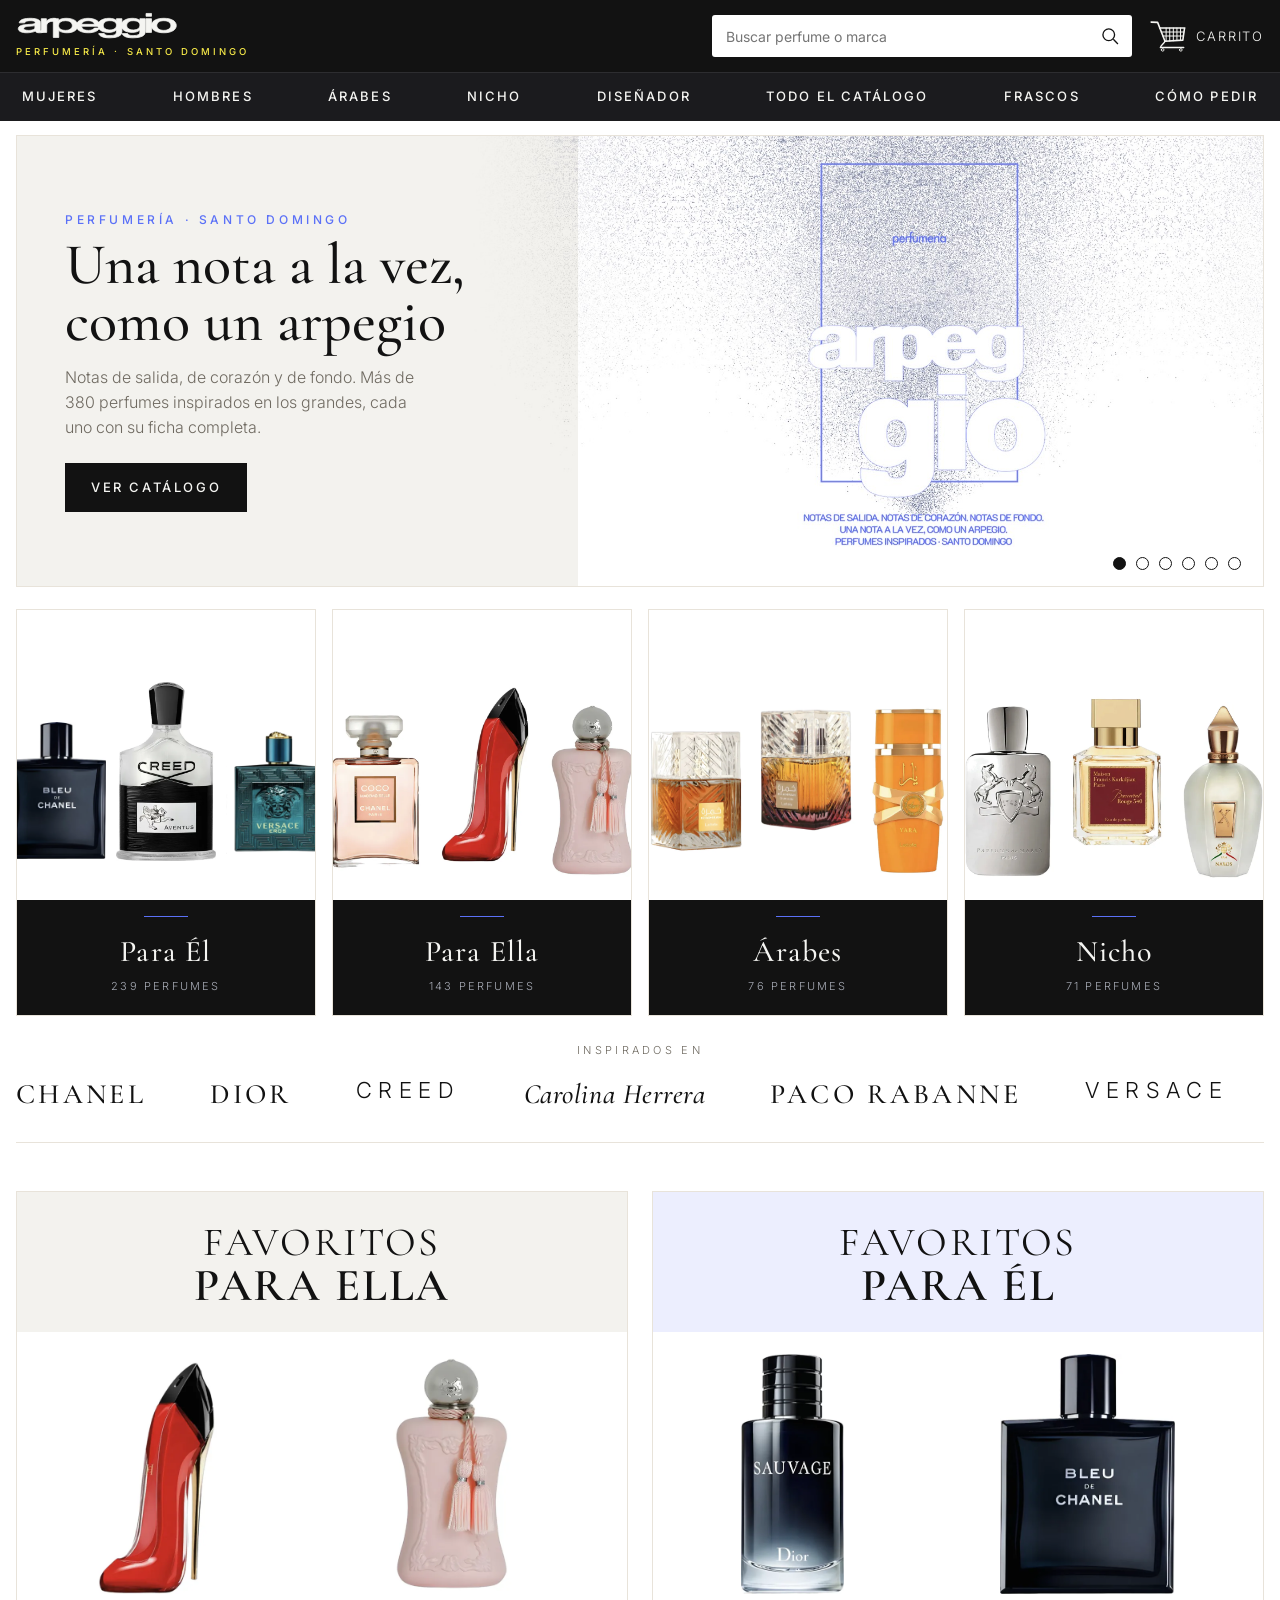
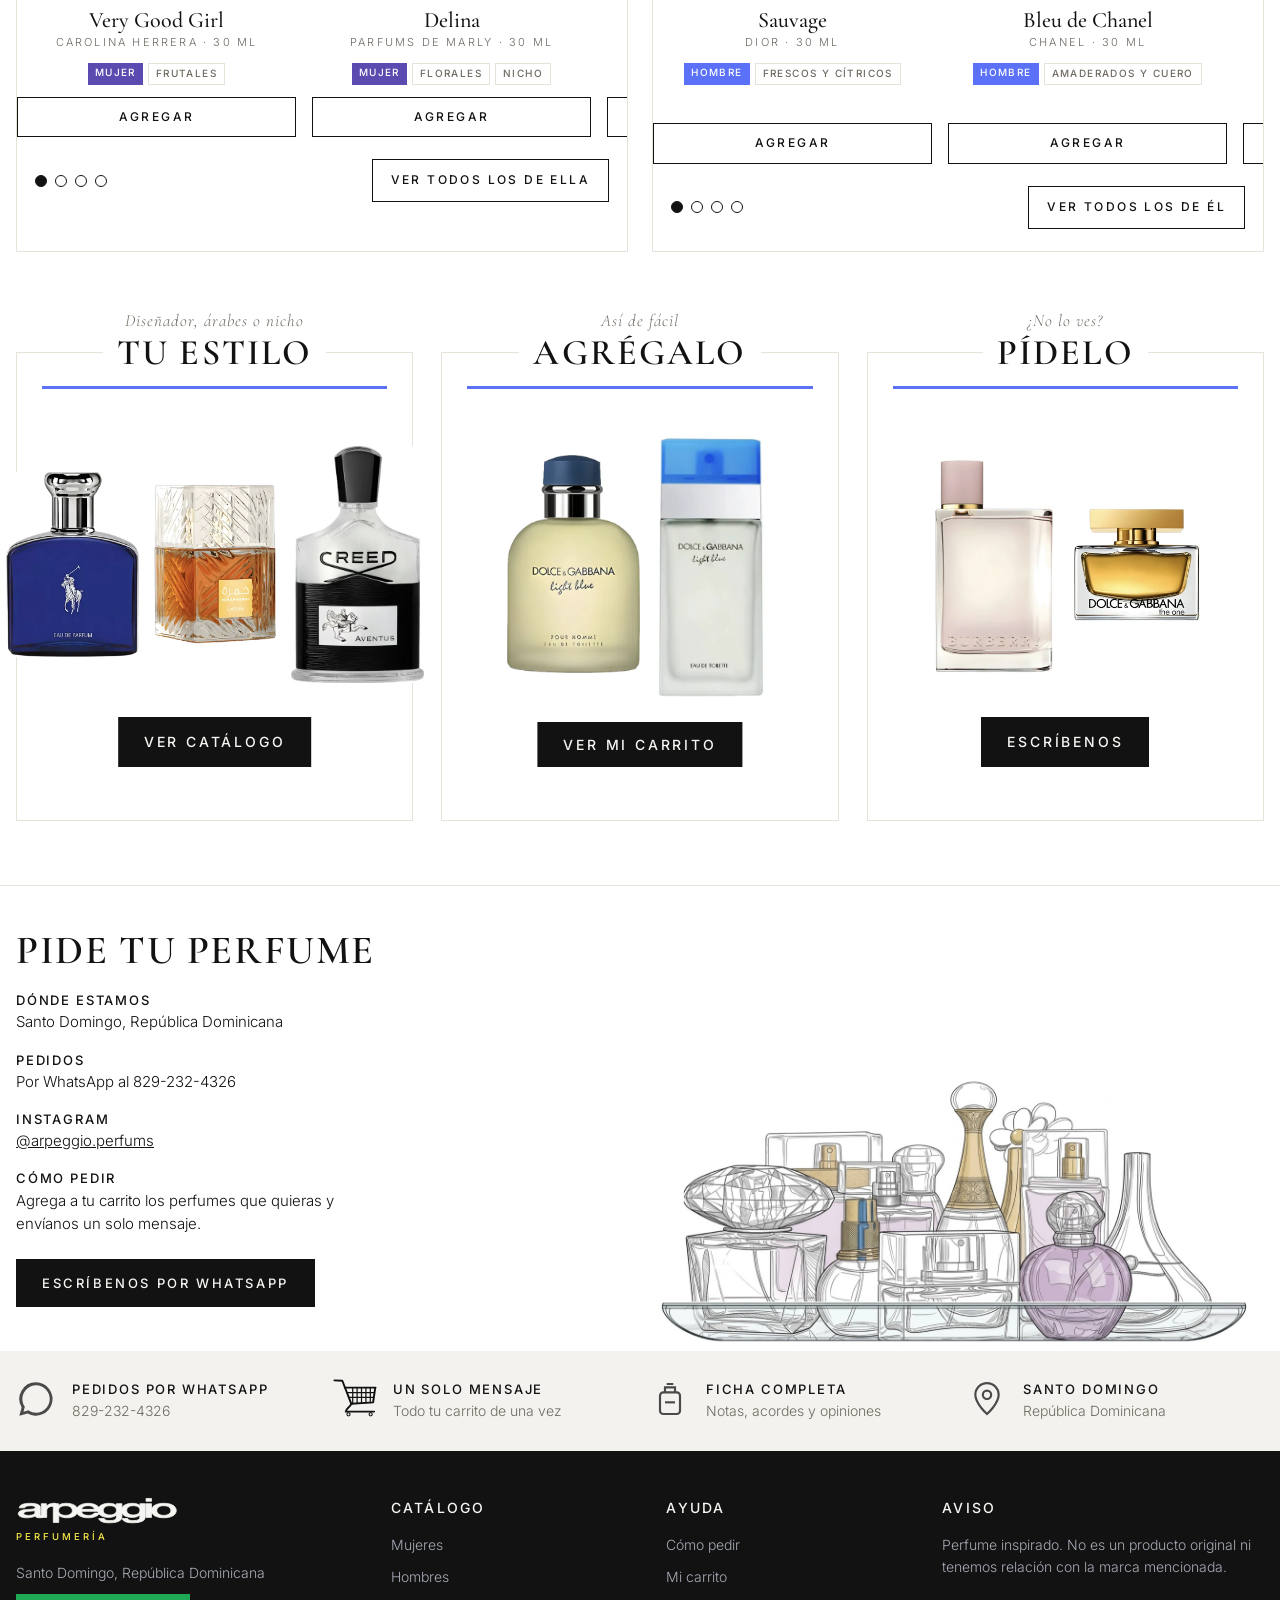
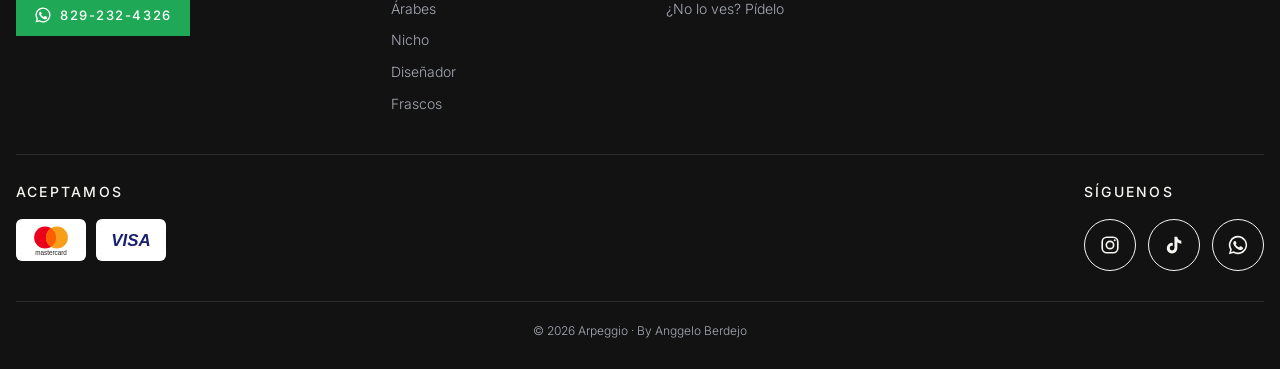
==== commit dbd10ea9: "Fotos nuevas en fondo blanco: frasco de 30 ml en Frascos y dos frascos en el banner del inicio Co-Au" ====
--- a/index.html
+++ b/index.html
@@ -38,9 +38,9 @@
 .stage{display:flex;align-items:flex-end;justify-content:center;gap:3%;padding:34px 28px 40px;background:#fff}
 .stage img{height:340px;width:auto;max-width:23%;object-fit:contain;object-position:bottom}
 .stage img:nth-child(odd){height:290px}
-/* Diapositiva del frasco Arpeggio: las dos fotos lado a lado */
-.stage.fotos{align-items:center;gap:22px;padding:30px 28px}
-.stage.fotos img,.stage.fotos img:nth-child(odd){height:380px;max-width:none;border-radius:2px;box-shadow:0 18px 40px rgba(0,0,0,.18)}
+/* Diapositiva del frasco Arpeggio: foto en fondo blanco, se funde con la diapositiva */
+.stage.fotos{align-items:center;padding:20px 28px}
+.stage.fotos img{height:410px;max-width:none;mix-blend-mode:multiply}
 .stage.big{align-items:center}
 .stage .carro-big{width:min(100%,320px);color:#111}
 .dots{position:absolute;right:22px;bottom:16px;display:flex;gap:10px;z-index:3}
@@ -109,7 +109,7 @@
   .slide h2{font-size:40px}
   .stage{padding:22px 12px 40px}
   .stage img{height:210px}.stage img:nth-child(odd){height:180px}
-  .stage.fotos{gap:12px;padding:22px 12px 44px}.stage.fotos img,.stage.fotos img:nth-child(odd){height:min(250px,58vw)}
+  .stage.fotos{padding:18px 12px 44px}.stage.fotos img{height:320px}
   .slide.marca{background:#fff}
   .slide.marca .txt{background:var(--tint)}
   .stage.poster{padding:10px 0 30px}
@@ -149,7 +149,7 @@
           <p class="sub">El perfume que escojas, en frasco de 30 ml con la etiqueta de Arpeggio.</p>
           <a class="btn" href="frascos.html">Ver frascos</a>
         </div>
-        <div class="stage fotos"><img src="iconos/frasco-arpeggio-1.jpg" alt="Frasco de perfume Arpeggio con etiqueta" width="387" height="900"><img src="iconos/frasco-arpeggio-2.jpg" alt="Frasco Arpeggio de 30 ml, inspirado en" width="506" height="900"></div>
+        <div class="stage fotos"><img src="iconos/frascos-arpeggio.jpg" alt="Dos frascos de perfume Arpeggio de 30 ml con su etiqueta" width="583" height="900"></div>
       </div>
       <div class="slide">
         <div class="txt">
@@ -233,7 +233,7 @@
 </main>
 
 <script src="datos.js?v=34"></script>
-<script src="comun.js?v=46"></script>
+<script src="comun.js?v=47"></script>
 <script>
 montarPiezas('');
 $$('svg.carro').forEach(s=>s.innerHTML=CARRO);
